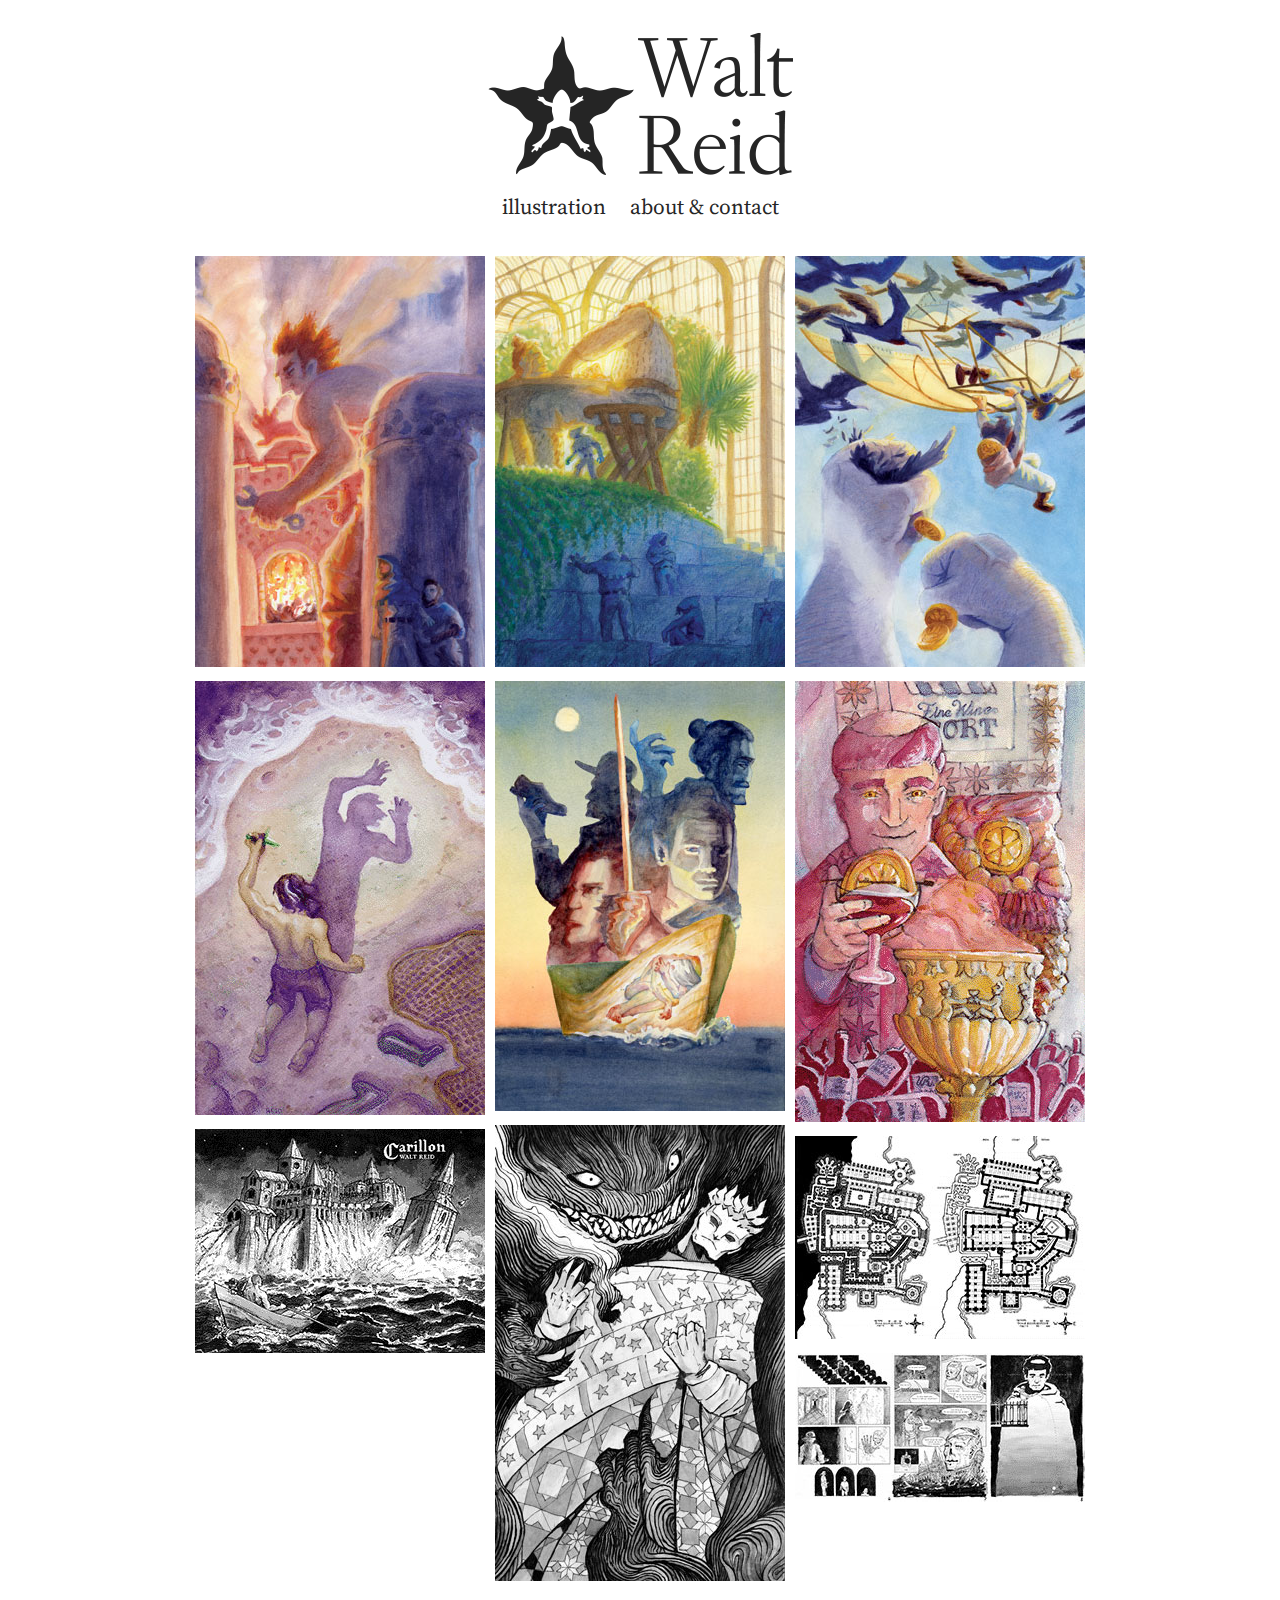
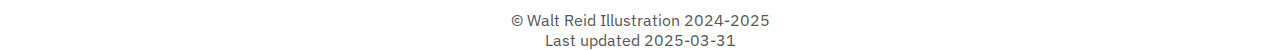
==== index.html @ ad06863e "renumber gallery items" ====
<!DOCTYPE html>
<html>
<head>
    <!-- <base href="file:///D:/Downloads/waltreid.github.io/" /> -->

    <title>Walt Reid | Illustrator</title> 
    <meta charset="UTF-8">
    <meta name="description" content="Walt Reid | Narrative Illustrator.">
    <meta name="keywords" content="Illustrator, Narrative Illustration, Walt, Reid">
    <meta name="author" content="Walt Reid">
    <meta name="viewport" content="width=device-width, initial-scale=1.0">
    <script type="text/javascript" src="js/jquery-3.7.1.min.js"></script>
    <script type="text/javascript" src="js/masonry.pkgd.min.js"></script>
    <script type="text/javascript" src="js/imagesloaded.pkgd.min.js"></script>
    <script type="text/javascript" src="js/lightbox/js/lightbox.min.js"></script>
    <link href="js/lightbox/css/lightbox.min.css" rel="stylesheet"></link>
    <link rel="preconnect" href="https://fonts.googleapis.com">
    <link rel="preconnect" href="https://fonts.gstatic.com" crossorigin>
     <link rel="preload" 
        href="https://fonts.googleapis.com/css2?family=IBM+Plex+Sans:ital,wght@0,400;0,600;1,400;1,600&family=IBM+Plex+Serif:ital,wght@0,400;0,600;1,400;1,600&family=Source+Serif+4:ital,opsz,wght@0,8..60,200..900;1,8..60,200..900&display=swap" 
        as="style"
        onload="this.onload=null; this.rel='stylesheet'; document.body.classList.add('fontLoaded')">
    <link rel="stylesheet" href="style.css?v=20241129">
</head>
<body>
    <div class="head">
        <a href="/"><img src="Images/Header.png" id="LogoImage" alt="Walt Reid Illustration" width="350" height="150"/></a>
        <div class="NavBar">
            <a class="headLink" href="/">illustration</a>
            <a class="headLink" href="about.html">about & contact</a>
        </div>
    </div>
    <div class="galleryContainer">
        <div class="gallery" >
            <div class="galleryImg">
                <a href="Images/GalleryItems/1_HoCKBoiler.jpg" data-lightbox="illustrations" data-title="The Fireman (Heist on Cloud Keep, 2025)"><img width="290" src="Images/GalleryThumbnails/1_HoCKBoiler_Thumbnail.jpg" alt="The Fireman (Heist on Cloud Keep, 2025)" title="The Fireman (Heist on Cloud Keep, 2025)"/></a>
            </div>
            <div class="galleryImg">
                <a href="Images/GalleryItems/2_HoCKGarden.jpg" data-lightbox="illustrations" data-title="Gamblers (Heist on Cloud Keep, 2025)"><img width="290" src="Images/GalleryThumbnails/2_HoCKGarden_Thumbnail.jpg" alt="Gamblers (Heist on Cloud Keep, 2025)" title="Gamblers (Heist on Cloud Keep, 2025)"/></a>
            </div>
            <div class="galleryImg">
                <a href="Images/GalleryItems/3_HoCKGlider.jpg" data-lightbox="illustrations" data-title="White Knuckles (Heist on Cloud Keep, 2025)"><img width="290" src="Images/GalleryThumbnails/3_HoCKGlider_Thumbnail.jpg" alt="White Knuckles (Heist on Cloud Keep, 2025)" title="White Knuckles (Heist on Cloud Keep, 2025)"/></a>
            </div>
            <div class="galleryImg">
                <a href="Images/GalleryItems/4_OscarWildeFishermanSoul.jpg" data-lightbox="illustrations" data-title="The Soul Pleads (2024) <br>
                <span class='lb-subcaption'>“‘Nay, but be merciful,’ said his shadow: ‘give me thy heart, for the world is very cruel, and I am afraid.’”
                An interior illustration for Oscar Wilde’s ‘The Fisherman and His Soul.’</span>"><img width="290" src="Images/GalleryThumbnails/4_OscarWildeFishermanSoul_Thumbnail.jpg" alt="The Soul Pleads (2024)" title="The Soul Pleads (2024)"/></a>
            </div>
            <div class="galleryImg">
                <a href="Images/GalleryItems/5_StarsinShadow.jpg" data-lightbox="illustrations" data-title="Stars in Shadow (2024)"><img width="290" src="Images/GalleryThumbnails/5_StarsinShadow_Thumbnail.jpg" alt="Stars in Shadow (2024)" title="Stars in Shadow (2024)"/></a>
            </div>
            <div class="galleryImg">
                <a href="Images/GalleryItems/6_SmokingBishopCocktail.jpg" data-lightbox="illustrations" data-title="Smoking Bishop (2024)"><img width="290" src="Images/GalleryThumbnails/6_SmokingBishopCocktail_Thumbnail.jpg" alt="Smoking Bishop (2024)" title="Smoking Bishop (2024)"/></a>
            </div>
            <div class="galleryImg">
                <a href="Images/GalleryItems/7_HeartacheandtheFiend.jpg" data-lightbox="illustrations" data-title="Heartache and the Fiend (2023)"><img width="290" src="Images/GalleryThumbnails/7_HeartacheandtheFiend_Thumbnail.jpg" alt="Heartache and the Fiend (2023)" title="Heartache and the Fiend (2023)"/></a>
            </div>
            <div class="galleryImg">
                <a href="Images/GalleryItems/8_CarillonCover.jpg" data-lightbox="illustrations" data-title="The Basilica Drowns (2024) <br>
                <span class='lb-subcaption'>A cover design for a game-book about a drowning church.</span>"><img width="290" src="Images/GalleryThumbnails/8_CarillonCover_Thumbnail.jpg" alt="The Basilica Drowns (2024)" title="The Basilica Drowns (2024)"/></a>
            </div>
            <div class="galleryImg">
                <a href="Images/GalleryItems/9_BasilicaMaps.jpg" data-lightbox="illustrations" data-title="Map of the Basilica (2023) <br>
                <span class='lb-subcaption'>A map design for a game-book about a drowning church.</span>"><img width="290" src="Images/GalleryThumbnails/9_BasilicaMaps_Thumbnail.jpg" alt="Map of the Basilica (2023)" title="Map of the Basilica (2023)"/></a>
            </div>
            <div class="galleryImg">
                <a href="Images/GalleryItems/10_Lunacy.jpg" data-lightbox="illustrations" data-title="Excerpt from Lunacy (2024)"><img width="290" src="Images/GalleryThumbnails/10_Lunacy_Thumbnail.jpg" alt="Excerpt from Lunacy (2024)" title="Excerpt from Lunacy (2024)"/></a>
            </div>
        </div>
    </div>
    <div class="foot">
        <div class="copyrightWalt">&copy; Walt Reid Illustration 2024-2025</div>
        <div class="lastUpdated">Last updated 2025-03-31</div>
    </div>
    <script>
        $(function() {
            lightbox.option({
                'showImageNumberLabel': false
            })
    
            var $gallery = $('.gallery').masonry({
                // options
                itemSelector: '.galleryImg',
                columnWidth: 300,
                fitWidth: true
            });
            
            // layout Masonry after each image loads
            $gallery.imagesLoaded().progress( function() {
                $gallery.masonry('layout');
            });
        });
    </script>
</body>
</html>
---- style.css ----
body {
  margin: 8px;
}
body, .lb-subcaption, .lb-caption {
  font-family: sans-serif;
  font-weight: 400;
  font-style: normal;
}
body.fontLoaded, body.fontLoaded .lb-subcaption, body.fontLoaded .foot, body.fontLoaded .lb-caption {
  font-family: "IBM Plex Sans", sans-serif;
}
h2, .headLink {
  font-family: serif;
  font-weight: 400 !important;
  font-style: normal;
}
body.fontLoaded h2, body.fontLoaded .headLink {
  font-family: "Source Serif 4", "IBM Plex Serif", serif;
}
.head {
  margin: auto;
  max-width: 350px;
  text-align: center;
  padding-bottom: 30px;
}
#LogoImage {
  padding: 20px 0 10px 0;
  max-width: min(350px, calc(100vw - 16px));
  max-height: min(150px, calc((100vw - 16px) * (3 / 7)));
}
a {
  color: #252525;
}
a.headLink {
  font-size: 16pt;
  text-decoration: none;
  padding: 0 10px;
}
a.headLink:hover {
    color: #CC3344;
}
.galleryContainer {
  max-width: 900px;
  margin: auto;
}
.gallery {
  clear: left;
  text-align: center;
  max-width: 900px;
  margin: auto;
  min-height: calc(100vh - 236px - 30px);
}
.galleryImg {
  padding: 5px;
  box-sizing: border-box;
}
.lb-caption {
  font-size: 14pt;
}
.lb-subcaption {
  font-size: 12pt;
}
.about {
  margin: auto;
  max-width: 900px;
  min-height: calc(100vh - 236px - 30px);
}
#ContactImage {
  display: block;
  margin: auto;
  max-width: min(450px, calc(100vw - 16px));
  max-height: min(450px, calc(100vw - 16px));
}
.aboutText {
  margin: auto;
  padding: 20px;
  max-width: 450px;
  box-sizing: border-box;
  line-height: 1.35;
  color: #252525;
}
@media only screen and (min-width: 900px) {
  .aboutText {
    float: left;
  }
  #ContactImage {
    float: left;
  }
}
.ContactLinks {
  padding-top: 15px;
  font-style: italic;
  text-align: center;
}
.ContactLinks a {
  text-decoration: none;
}
.foot {
  clear: left;
  text-align: center;
  font-family: sans-serif;
  font-size: 12pt;
  color: #555;
  padding-top: 20px;
  height: 30px;
}
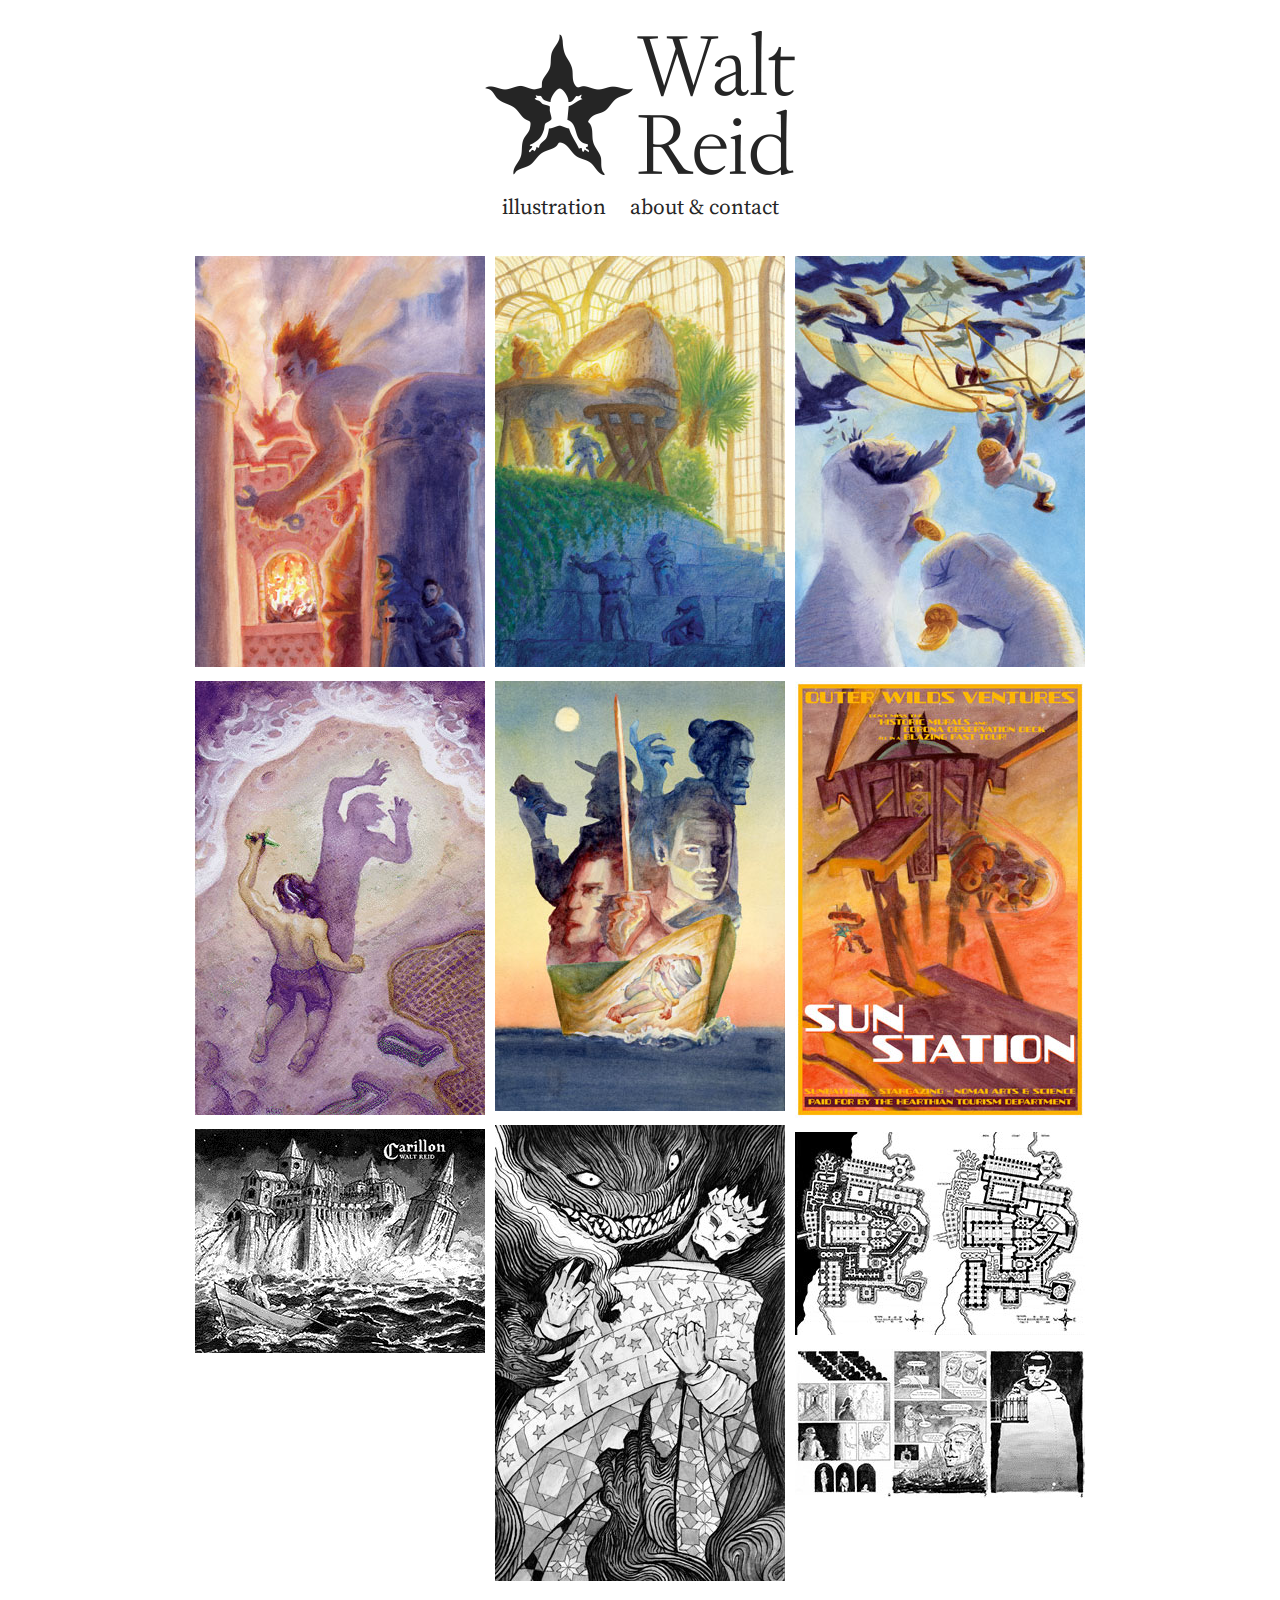
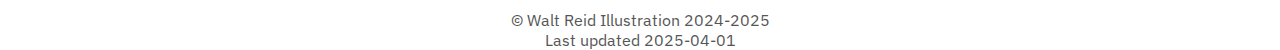
==== commit 1cfac3f2: "Throw the bishop into the sun" ====
--- a/index.html
+++ b/index.html
@@ -50,7 +50,8 @@
                 <a href="Images/GalleryItems/5_StarsinShadow.jpg" data-lightbox="illustrations" data-title="Stars in Shadow (2024)"><img width="290" src="Images/GalleryThumbnails/5_StarsinShadow_Thumbnail.jpg" alt="Stars in Shadow (2024)" title="Stars in Shadow (2024)"/></a>
             </div>
             <div class="galleryImg">
-                <a href="Images/GalleryItems/6_SmokingBishopCocktail.jpg" data-lightbox="illustrations" data-title="Smoking Bishop (2024)"><img width="290" src="Images/GalleryThumbnails/6_SmokingBishopCocktail_Thumbnail.jpg" alt="Smoking Bishop (2024)" title="Smoking Bishop (2024)"/></a>
+                <a href="Images/GalleryItems/6_SunStation.jpg" data-lightbox="illustrations" data-title="Visit Sun Station (2024) <br>
+                <span class='lb-subcaption'>A custom postcard for the game Outer Wilds, made after the official series by Ian Jacobson. Mind the gap, hatchling."><img width="290" src="Images/GalleryThumbnails/6_SunStation_Thumbnail.jpg" alt="Visit Sun Station (2024)" title="Visit Sun Station (2024)"/></a>
             </div>
             <div class="galleryImg">
                 <a href="Images/GalleryItems/7_HeartacheandtheFiend.jpg" data-lightbox="illustrations" data-title="Heartache and the Fiend (2023)"><img width="290" src="Images/GalleryThumbnails/7_HeartacheandtheFiend_Thumbnail.jpg" alt="Heartache and the Fiend (2023)" title="Heartache and the Fiend (2023)"/></a>
@@ -70,7 +71,7 @@
     </div>
     <div class="foot">
         <div class="copyrightWalt">&copy; Walt Reid Illustration 2024-2025</div>
-        <div class="lastUpdated">Last updated 2025-03-31</div>
+        <div class="lastUpdated">Last updated 2025-04-01</div>
     </div>
     <script>
         $(function() {
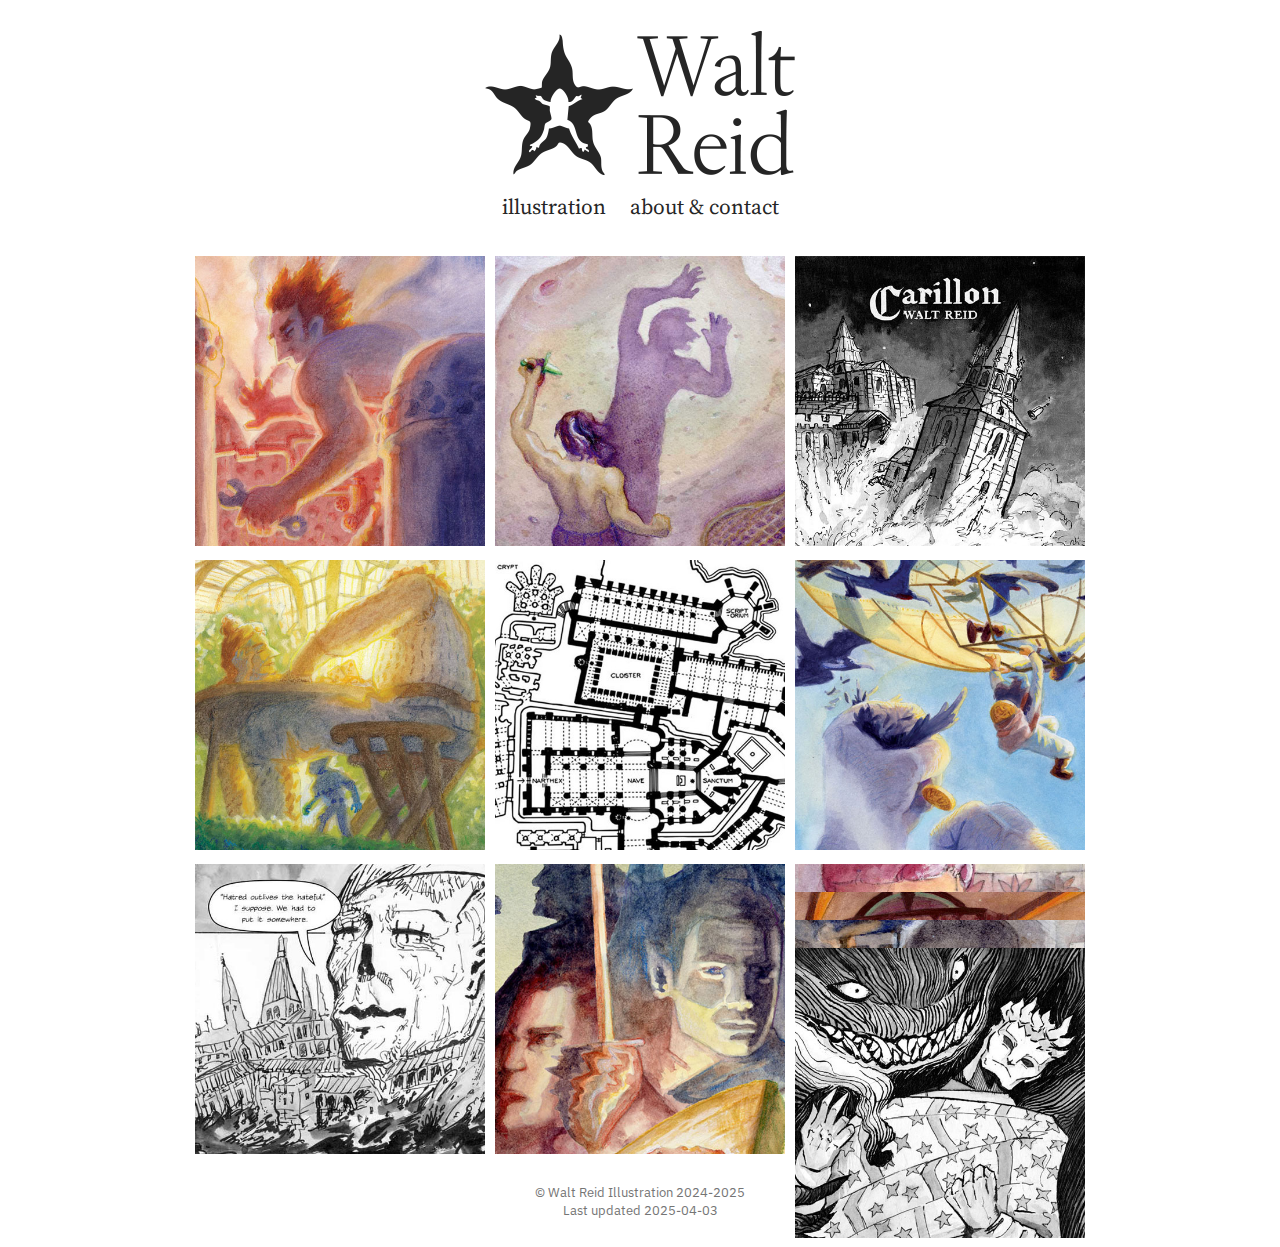
==== commit 4f63a5a7: "Galleryvanting 20250403" ====
--- a/index.html
+++ b/index.html
@@ -36,42 +36,50 @@
                 <a href="Images/GalleryItems/1_HoCKBoiler.jpg" data-lightbox="illustrations" data-title="The Fireman (Heist on Cloud Keep, 2025)"><img width="290" src="Images/GalleryThumbnails/1_HoCKBoiler_Thumbnail.jpg" alt="The Fireman (Heist on Cloud Keep, 2025)" title="The Fireman (Heist on Cloud Keep, 2025)"/></a>
             </div>
             <div class="galleryImg">
-                <a href="Images/GalleryItems/2_HoCKGarden.jpg" data-lightbox="illustrations" data-title="Gamblers (Heist on Cloud Keep, 2025)"><img width="290" src="Images/GalleryThumbnails/2_HoCKGarden_Thumbnail.jpg" alt="Gamblers (Heist on Cloud Keep, 2025)" title="Gamblers (Heist on Cloud Keep, 2025)"/></a>
+                <a href="Images/GalleryItems/2_OscarWildeFishermanSoul.jpg" data-lightbox="illustrations" data-title="The Soul Pleads (2024) <br>
+                <span class='lb-subcaption'>“‘Nay, but be merciful,’ said his shadow: ‘give me thy heart, for the world is very cruel, and I am afraid.’”
+                An interior illustration for Oscar Wilde’s ‘The Fisherman and His Soul.’</span>"><img width="290" src="Images/GalleryThumbnails/2_OscarWildeFishermanSoul_Thumbnail.jpg" alt="The Soul Pleads (2024)" title="The Soul Pleads (2024)"/></a>
             </div>
             <div class="galleryImg">
-                <a href="Images/GalleryItems/3_HoCKGlider.jpg" data-lightbox="illustrations" data-title="White Knuckles (Heist on Cloud Keep, 2025)"><img width="290" src="Images/GalleryThumbnails/3_HoCKGlider_Thumbnail.jpg" alt="White Knuckles (Heist on Cloud Keep, 2025)" title="White Knuckles (Heist on Cloud Keep, 2025)"/></a>
+                <a href="Images/GalleryItems/3_CarillonCover.jpg" data-lightbox="illustrations" data-title="The Basilica Drowns (2024) <br>
+                <span class='lb-subcaption'>A cover design for a game-book about a drowning church.</span>"><img width="290" src="Images/GalleryThumbnails/3_CarillonCover_Thumbnail.jpg" alt="The Basilica Drowns (2024)" title="The Basilica Drowns (2024)"/></a>
             </div>
             <div class="galleryImg">
-                <a href="Images/GalleryItems/4_OscarWildeFishermanSoul.jpg" data-lightbox="illustrations" data-title="The Soul Pleads (2024) <br>
-                <span class='lb-subcaption'>“‘Nay, but be merciful,’ said his shadow: ‘give me thy heart, for the world is very cruel, and I am afraid.’”
-                An interior illustration for Oscar Wilde’s ‘The Fisherman and His Soul.’</span>"><img width="290" src="Images/GalleryThumbnails/4_OscarWildeFishermanSoul_Thumbnail.jpg" alt="The Soul Pleads (2024)" title="The Soul Pleads (2024)"/></a>
+                <a href="Images/GalleryItems/4_HoCKGarden.jpg" data-lightbox="illustrations" data-title="Gamblers (Heist on Cloud Keep, 2025)"><img width="290" src="Images/GalleryThumbnails/4_HoCKGarden_Thumbnail.jpg" alt="Gamblers (Heist on Cloud Keep, 2025)" title="Gamblers (Heist on Cloud Keep, 2025)"/></a>
             </div>
             <div class="galleryImg">
-                <a href="Images/GalleryItems/5_StarsinShadow.jpg" data-lightbox="illustrations" data-title="Stars in Shadow (2024)"><img width="290" src="Images/GalleryThumbnails/5_StarsinShadow_Thumbnail.jpg" alt="Stars in Shadow (2024)" title="Stars in Shadow (2024)"/></a>
+                <a href="Images/GalleryItems/5_BasilicaMaps.jpg" data-lightbox="illustrations" data-title="Map of the Basilica (2023) <br>
+                <span class='lb-subcaption'>A map design for a game-book about a drowning church.</span>"><img width="290" src="Images/GalleryThumbnails/5_BasilicaMaps_Thumbnail.jpg" alt="Map of the Basilica (2023)" title="Map of the Basilica (2023)"/></a>
             </div>
             <div class="galleryImg">
-                <a href="Images/GalleryItems/6_SunStation.jpg" data-lightbox="illustrations" data-title="Visit Sun Station (2024) <br>
-                <span class='lb-subcaption'>A custom postcard for the game Outer Wilds, made after the official series by Ian Jacobson. Mind the gap, hatchling."><img width="290" src="Images/GalleryThumbnails/6_SunStation_Thumbnail.jpg" alt="Visit Sun Station (2024)" title="Visit Sun Station (2024)"/></a>
+                <a href="Images/GalleryItems/6_HoCKGlider.jpg" data-lightbox="illustrations" data-title="White Knuckles (Heist on Cloud Keep, 2025)"><img width="290" src="Images/GalleryThumbnails/6_HoCKGlider_Thumbnail.jpg" alt="White Knuckles (Heist on Cloud Keep, 2025)" title="White Knuckles (Heist on Cloud Keep, 2025)"/></a>
             </div>
             <div class="galleryImg">
-                <a href="Images/GalleryItems/7_HeartacheandtheFiend.jpg" data-lightbox="illustrations" data-title="Heartache and the Fiend (2023)"><img width="290" src="Images/GalleryThumbnails/7_HeartacheandtheFiend_Thumbnail.jpg" alt="Heartache and the Fiend (2023)" title="Heartache and the Fiend (2023)"/></a>
+                <a href="Images/GalleryItems/7_Lunacy.jpg" data-lightbox="illustrations" data-title="Excerpt from Lunacy (2024)"><img width="290" src="Images/GalleryThumbnails/7_Lunacy_Thumbnail.jpg" alt="Excerpt from Lunacy (2024)" title="Excerpt from Lunacy (2024)"/></a>
             </div>
             <div class="galleryImg">
-                <a href="Images/GalleryItems/8_CarillonCover.jpg" data-lightbox="illustrations" data-title="The Basilica Drowns (2024) <br>
-                <span class='lb-subcaption'>A cover design for a game-book about a drowning church.</span>"><img width="290" src="Images/GalleryThumbnails/8_CarillonCover_Thumbnail.jpg" alt="The Basilica Drowns (2024)" title="The Basilica Drowns (2024)"/></a>
+                <a href="Images/GalleryItems/8_StarsinShadow.jpg" data-lightbox="illustrations" data-title="Stars in Shadow (2024)"><img width="290" src="Images/GalleryThumbnails/8_StarsinShadow_Thumbnail.jpg" alt="Stars in Shadow (2024)" title="Stars in Shadow (2024)"/></a>
             </div>
             <div class="galleryImg">
-                <a href="Images/GalleryItems/9_BasilicaMaps.jpg" data-lightbox="illustrations" data-title="Map of the Basilica (2023) <br>
-                <span class='lb-subcaption'>A map design for a game-book about a drowning church.</span>"><img width="290" src="Images/GalleryThumbnails/9_BasilicaMaps_Thumbnail.jpg" alt="Map of the Basilica (2023)" title="Map of the Basilica (2023)"/></a>
+                <a href="Images/GalleryItems/9_SmokingBishopCocktail.jpg" data-lightbox="illustrations" data-title="Smoking Bishop (2024) <br>
+                <span class='lb-subcaption'>An illustration advertising the Smoking Bishop, an odd cocktail."><img width="290" src="Images/GalleryThumbnails/9_SmokingBishopCocktail_Thumbnail.jpg" alt="Smoking Bishop (2024)" title="Smoking Bishop (2024)"/></a>
             </div>
             <div class="galleryImg">
-                <a href="Images/GalleryItems/10_Lunacy.jpg" data-lightbox="illustrations" data-title="Excerpt from Lunacy (2024)"><img width="290" src="Images/GalleryThumbnails/10_Lunacy_Thumbnail.jpg" alt="Excerpt from Lunacy (2024)" title="Excerpt from Lunacy (2024)"/></a>
+                <a href="Images/GalleryItems/10_SunStation.jpg" data-lightbox="illustrations" data-title="Visit Sun Station (2024) <br>
+                <span class='lb-subcaption'>A custom postcard for the game Outer Wilds, made after the official series by Ian Jacobson. Mind the gap, hatchling."><img width="290" src="Images/GalleryThumbnails/10_SunStation_Thumbnail.jpg" alt="Visit Sun Station (2024)" title="Visit Sun Station (2024)"/></a>
+            </div>
+            <div class="galleryImg">
+                <a href="Images/GalleryItems/11_1816.jpg" data-lightbox="illustrations" data-title="The Last Warmth of the Land (2024) <br>
+                <span class='lb-subcaption'>A New Year's Baby."><img width="290" src="Images/GalleryThumbnails/11_1816_Thumbnail.jpg" alt="The Last Warmth of the Land (2024)" title="The Last Warmth of the Land (2024)"/></a>
+            </div>
+            <div class="galleryImg">
+                <a href="Images/GalleryItems/12_HeartacheandtheFiend.jpg" data-lightbox="illustrations" data-title="Heartache and the Fiend (2023)"><img width="290" src="Images/GalleryThumbnails/12_HeartacheandtheFiend_Thumbnail.jpg" alt="Heartache and the Fiend (2023)" title="Heartache and the Fiend (2023)"/></a>
             </div>
         </div>
     </div>
     <div class="foot">
         <div class="copyrightWalt">&copy; Walt Reid Illustration 2024-2025</div>
-        <div class="lastUpdated">Last updated 2025-04-01</div>
+        <div class="lastUpdated">Last updated 2025-04-03</div>
     </div>
     <script>
         $(function() {
--- a/style.css
+++ b/style.css
@@ -99,8 +99,8 @@
   clear: left;
   text-align: center;
   font-family: sans-serif;
-  font-size: 12pt;
-  color: #555;
+  font-size: 10pt;
+  color: #757575;
   padding-top: 20px;
   height: 30px;
 }
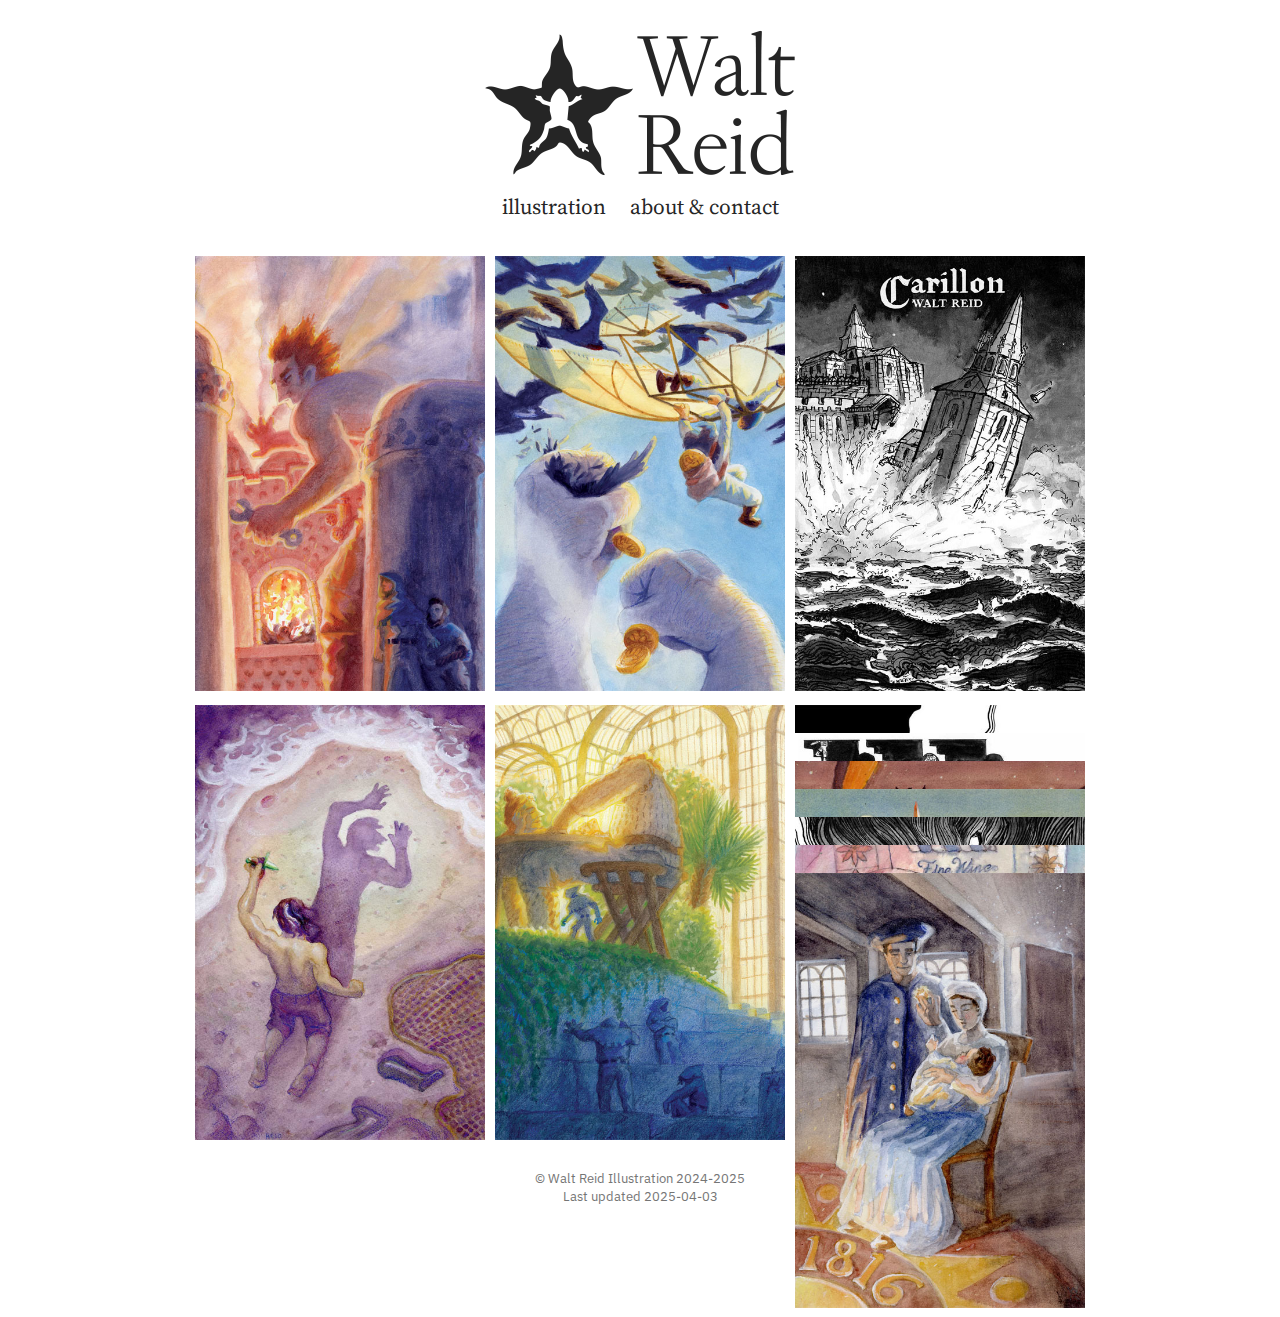
==== commit f3773237: "Rectangle's revenge" ====
--- a/index.html
+++ b/index.html
@@ -31,49 +31,49 @@
         </div>
     </div>
     <div class="galleryContainer">
-        <div class="gallery" >
+        <div class="gallery">
             <div class="galleryImg">
                 <a href="Images/GalleryItems/1_HoCKBoiler.jpg" data-lightbox="illustrations" data-title="The Fireman (Heist on Cloud Keep, 2025)"><img width="290" src="Images/GalleryThumbnails/1_HoCKBoiler_Thumbnail.jpg" alt="The Fireman (Heist on Cloud Keep, 2025)" title="The Fireman (Heist on Cloud Keep, 2025)"/></a>
             </div>
             <div class="galleryImg">
-                <a href="Images/GalleryItems/2_OscarWildeFishermanSoul.jpg" data-lightbox="illustrations" data-title="The Soul Pleads (2024) <br>
-                <span class='lb-subcaption'>“‘Nay, but be merciful,’ said his shadow: ‘give me thy heart, for the world is very cruel, and I am afraid.’”
-                An interior illustration for Oscar Wilde’s ‘The Fisherman and His Soul.’</span>"><img width="290" src="Images/GalleryThumbnails/2_OscarWildeFishermanSoul_Thumbnail.jpg" alt="The Soul Pleads (2024)" title="The Soul Pleads (2024)"/></a>
+                <a href="Images/GalleryItems/2_HoCKGlider.jpg" data-lightbox="illustrations" data-title="White Knuckles (Heist on Cloud Keep, 2025)"><img width="290" src="Images/GalleryThumbnails/2_HoCKGlider_Thumbnail.jpg" alt="White Knuckles (Heist on Cloud Keep, 2025)" title="White Knuckles (Heist on Cloud Keep, 2025)"/></a>
             </div>
             <div class="galleryImg">
                 <a href="Images/GalleryItems/3_CarillonCover.jpg" data-lightbox="illustrations" data-title="The Basilica Drowns (2024) <br>
                 <span class='lb-subcaption'>A cover design for a game-book about a drowning church.</span>"><img width="290" src="Images/GalleryThumbnails/3_CarillonCover_Thumbnail.jpg" alt="The Basilica Drowns (2024)" title="The Basilica Drowns (2024)"/></a>
             </div>
             <div class="galleryImg">
-                <a href="Images/GalleryItems/4_HoCKGarden.jpg" data-lightbox="illustrations" data-title="Gamblers (Heist on Cloud Keep, 2025)"><img width="290" src="Images/GalleryThumbnails/4_HoCKGarden_Thumbnail.jpg" alt="Gamblers (Heist on Cloud Keep, 2025)" title="Gamblers (Heist on Cloud Keep, 2025)"/></a>
+                <a href="Images/GalleryItems/4_OscarWildeFishermanSoul.jpg" data-lightbox="illustrations" data-title="The Soul Pleads (2024) <br>
+                <span class='lb-subcaption'>“‘Nay, but be merciful,’ said his shadow: ‘give me thy heart, for the world is very cruel, and I am afraid.’”
+                An interior illustration for Oscar Wilde’s ‘The Fisherman and His Soul.’</span>"><img width="290" src="Images/GalleryThumbnails/4_OscarWildeFishermanSoul_Thumbnail.jpg" alt="The Soul Pleads (2024)" title="The Soul Pleads (2024)"/></a>
             </div>
             <div class="galleryImg">
-                <a href="Images/GalleryItems/5_BasilicaMaps.jpg" data-lightbox="illustrations" data-title="Map of the Basilica (2023) <br>
-                <span class='lb-subcaption'>A map design for a game-book about a drowning church.</span>"><img width="290" src="Images/GalleryThumbnails/5_BasilicaMaps_Thumbnail.jpg" alt="Map of the Basilica (2023)" title="Map of the Basilica (2023)"/></a>
+                <a href="Images/GalleryItems/5_HoCKGarden.jpg" data-lightbox="illustrations" data-title="Gamblers (Heist on Cloud Keep, 2025)"><img width="290" src="Images/GalleryThumbnails/5_HoCKGarden_Thumbnail.jpg" alt="Gamblers (Heist on Cloud Keep, 2025)" title="Gamblers (Heist on Cloud Keep, 2025)"/></a>
             </div>
             <div class="galleryImg">
-                <a href="Images/GalleryItems/6_HoCKGlider.jpg" data-lightbox="illustrations" data-title="White Knuckles (Heist on Cloud Keep, 2025)"><img width="290" src="Images/GalleryThumbnails/6_HoCKGlider_Thumbnail.jpg" alt="White Knuckles (Heist on Cloud Keep, 2025)" title="White Knuckles (Heist on Cloud Keep, 2025)"/></a>
+                <a href="Images/GalleryItems/6_BasilicaMaps.jpg" data-lightbox="illustrations" data-title="Map of the Basilica (2023) <br>
+                <span class='lb-subcaption'>A map design for a game-book about a drowning church.</span>"><img width="290" src="Images/GalleryThumbnails/6_BasilicaMaps_Thumbnail.jpg" alt="Map of the Basilica (2023)" title="Map of the Basilica (2023)"/></a>
             </div>
             <div class="galleryImg">
                 <a href="Images/GalleryItems/7_Lunacy.jpg" data-lightbox="illustrations" data-title="Excerpt from Lunacy (2024)"><img width="290" src="Images/GalleryThumbnails/7_Lunacy_Thumbnail.jpg" alt="Excerpt from Lunacy (2024)" title="Excerpt from Lunacy (2024)"/></a>
             </div>
             <div class="galleryImg">
-                <a href="Images/GalleryItems/8_StarsinShadow.jpg" data-lightbox="illustrations" data-title="Stars in Shadow (2024)"><img width="290" src="Images/GalleryThumbnails/8_StarsinShadow_Thumbnail.jpg" alt="Stars in Shadow (2024)" title="Stars in Shadow (2024)"/></a>
+                <a href="Images/GalleryItems/8_SunStation.jpg" data-lightbox="illustrations" data-title="Visit Sun Station (2024) <br>
+                <span class='lb-subcaption'>A custom postcard for the game Outer Wilds, made after the official series by Ian Jacobson. Mind the gap, hatchling."><img width="290" src="Images/GalleryThumbnails/8_SunStation_Thumbnail.jpg" alt="Visit Sun Station (2024)" title="Visit Sun Station (2024)"/></a>
             </div>
             <div class="galleryImg">
-                <a href="Images/GalleryItems/9_SmokingBishopCocktail.jpg" data-lightbox="illustrations" data-title="Smoking Bishop (2024) <br>
-                <span class='lb-subcaption'>An illustration advertising the Smoking Bishop, an odd cocktail."><img width="290" src="Images/GalleryThumbnails/9_SmokingBishopCocktail_Thumbnail.jpg" alt="Smoking Bishop (2024)" title="Smoking Bishop (2024)"/></a>
+                <a href="Images/GalleryItems/9_StarsinShadow.jpg" data-lightbox="illustrations" data-title="Stars in Shadow (2024)"><img width="290" src="Images/GalleryThumbnails/9_StarsinShadow_Thumbnail.jpg" alt="Stars in Shadow (2024)" title="Stars in Shadow (2024)"/></a>
             </div>
             <div class="galleryImg">
-                <a href="Images/GalleryItems/10_SunStation.jpg" data-lightbox="illustrations" data-title="Visit Sun Station (2024) <br>
-                <span class='lb-subcaption'>A custom postcard for the game Outer Wilds, made after the official series by Ian Jacobson. Mind the gap, hatchling."><img width="290" src="Images/GalleryThumbnails/10_SunStation_Thumbnail.jpg" alt="Visit Sun Station (2024)" title="Visit Sun Station (2024)"/></a>
+                <a href="Images/GalleryItems/10_HeartacheandtheFiend.jpg" data-lightbox="illustrations" data-title="Heartache and the Fiend (2023)"><img width="290" src="Images/GalleryThumbnails/10_HeartacheandtheFiend_Thumbnail.jpg" alt="Heartache and the Fiend (2023)" title="Heartache and the Fiend (2023)"/></a>
             </div>
             <div class="galleryImg">
-                <a href="Images/GalleryItems/11_1816.jpg" data-lightbox="illustrations" data-title="The Last Warmth of the Land (2024) <br>
-                <span class='lb-subcaption'>A New Year's Baby."><img width="290" src="Images/GalleryThumbnails/11_1816_Thumbnail.jpg" alt="The Last Warmth of the Land (2024)" title="The Last Warmth of the Land (2024)"/></a>
+                <a href="Images/GalleryItems/11_SmokingBishopCocktail.jpg" data-lightbox="illustrations" data-title="Smoking Bishop (2024) <br>
+                <span class='lb-subcaption'>An illustration advertising the Smoking Bishop, an odd cocktail."><img width="290" src="Images/GalleryThumbnails/11_SmokingBishopCocktail_Thumbnail.jpg" alt="Smoking Bishop (2024)" title="Smoking Bishop (2024)"/></a>
             </div>
             <div class="galleryImg">
-                <a href="Images/GalleryItems/12_HeartacheandtheFiend.jpg" data-lightbox="illustrations" data-title="Heartache and the Fiend (2023)"><img width="290" src="Images/GalleryThumbnails/12_HeartacheandtheFiend_Thumbnail.jpg" alt="Heartache and the Fiend (2023)" title="Heartache and the Fiend (2023)"/></a>
+                <a href="Images/GalleryItems/12_1816.jpg" data-lightbox="illustrations" data-title="The Last Warmth of the Land (2024) <br>
+                <span class='lb-subcaption'>A New Year's Baby."><img width="290" src="Images/GalleryThumbnails/12_1816_Thumbnail.jpg" alt="The Last Warmth of the Land (2024)" title="The Last Warmth of the Land (2024)"/></a>
             </div>
         </div>
     </div>
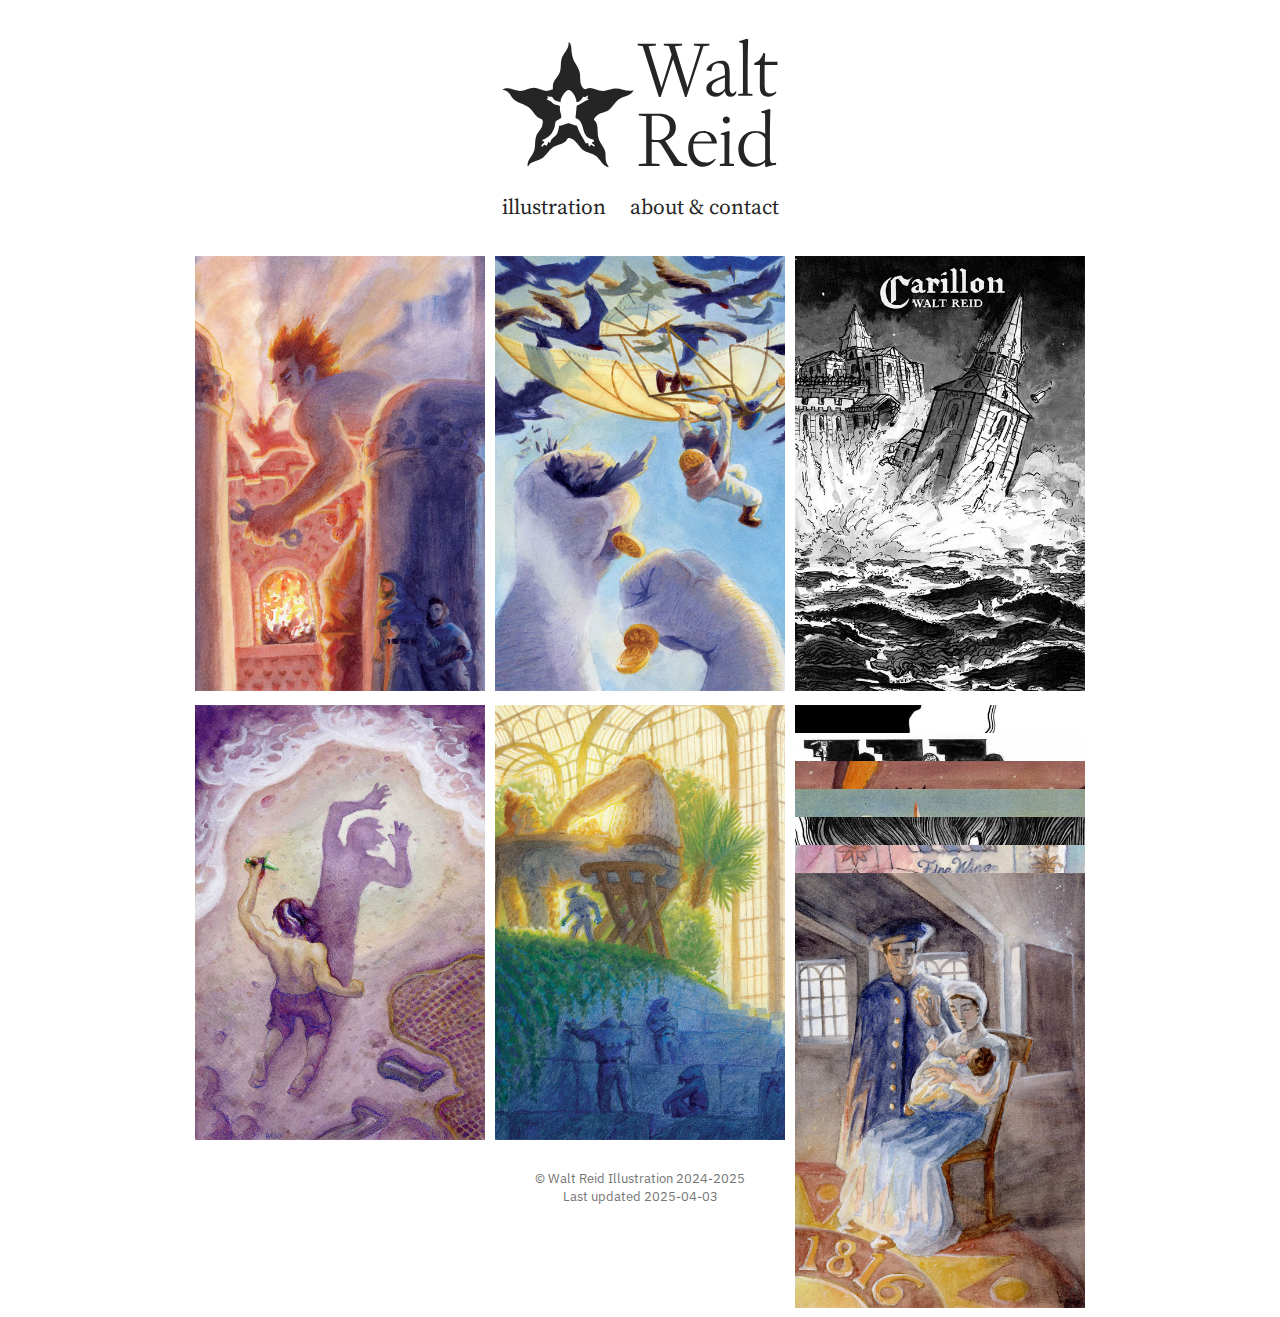
==== commit cee622a0: "desmos frog" ====
--- a/index.html
+++ b/index.html
@@ -24,7 +24,28 @@
 </head>
 <body>
     <div class="head">
-        <a href="/"><img src="Images/Header.png" id="LogoImage" alt="Walt Reid Illustration" width="350" height="150"/></a>
+        <a href="/"><?xml version="1.0" encoding="UTF-8"?>
+            <svg id="LogoImage" alt="Walt Reid Illustration" xmlns="http://www.w3.org/2000/svg" version="1.1" viewBox="0 0 350 150">
+              <defs>
+                <style>
+                  .st0 {
+                    fill: #252525;
+                  }
+                </style>
+              </defs>
+              <g>
+                <path class="st0" d="M193.87,69l-16.17-50.95-5.02-.55v-1.73h18.21v1.73l-7.38.63,12.95,41.69,10.21-32.97-2.83-8.79-5.02-.55v-1.73h18.29v1.73l-7.3.63,12.72,41.38,12.8-41.3-6.44-.71v-1.73h15.54v1.73l-6.05.71-16.8,50.8h-1.49l-12.01-37.68-12.41,37.68h-1.81Z"/>
+                <path class="st0" d="M250.24,68.69c-2.51,0-4.62-.77-6.32-2.32-1.7-1.54-2.55-3.47-2.55-5.77,0-3.82,2.85-6.91,8.56-9.26l10.05-4.16v-1.41c0-3.98-.43-6.73-1.3-8.24-.86-1.52-2.55-2.28-5.06-2.28-1.99,0-3.59.52-4.79,1.57-1.2,1.05-2.02,3.19-2.43,6.44l-4.95-1.1c.26-1.68,1.19-3.22,2.79-4.63s3.51-2.55,5.73-3.41,4.41-1.3,6.56-1.3c1.89,0,3.43.41,4.63,1.22,1.2.81,2.09,2.2,2.67,4.16.58,1.96.86,4.7.86,8.2,0,2.25-.01,4.49-.04,6.71-.03,2.22-.04,4.44-.04,6.63-.05,3.77.91,5.65,2.91,5.65,1.2,0,2.2-.71,2.98-2.12l1.1.47c-.94,3.3-2.93,4.95-5.97,4.95-3.4,0-5.31-1.94-5.73-5.81-2.56,3.87-5.78,5.81-9.66,5.81ZM246.63,59.81c0,1.57.52,2.84,1.57,3.81,1.05.97,2.41,1.45,4.08,1.45,2.93.05,5.44-1.39,7.54-4.32.05-1.88.09-3.77.12-5.65.03-1.88.04-3.77.04-5.65l-4.4,1.8c-3.14,1.31-5.42,2.64-6.83,4-1.41,1.36-2.12,2.88-2.12,4.55Z"/>
+                <path class="st0" d="M273.24,67.82v-1.81l4.71-.47V31.24c0-2.67-.01-5.34-.04-8.01-.03-2.67-.09-5.31-.2-7.93l-3.69-.94v-1.02l7.93-2.51,1.26.55c-.11,2.98-.2,5.82-.28,8.52-.08,2.7-.13,5.46-.16,8.28-.03,2.83-.05,5.95-.08,9.38-.03,3.43-.04,7.42-.04,11.97v15.94l4.79.55v1.81h-14.21Z"/>
+                <path class="st0" d="M303.16,68.76c-3.3,0-5.6-1.18-6.91-3.53-.58-.99-.96-2.05-1.14-3.18-.18-1.12-.28-2.94-.28-5.46v-9.78c0-3.27.08-6.56.24-9.85h-5.81v-2.04c2.25-.58,4.13-1.7,5.65-3.38,1.52-1.67,2.64-3.82,3.37-6.44l1.96.31c-.11,1.41-.2,2.81-.28,4.2-.08,1.39-.14,2.79-.2,4.2h12.72v3.14h-12.8c-.05,2.88-.08,5.73-.08,8.56v8.48c0,2.57.05,4.44.16,5.61.1,1.18.34,2.24.71,3.18.79,1.78,2.46,2.67,5.02,2.67,2.15,0,3.9-.65,5.26-1.96l.79.79c-.89,1.41-2.08,2.51-3.57,3.3-1.49.78-3.1,1.18-4.83,1.18Z"/>
+                <path class="st0" d="M173.77,137.92v-1.81l7.46-.55v-47.34l-7.46-.63v-1.8h10.44v.08h9.66c4.03,0,7.3.59,9.81,1.77s4.33,2.76,5.46,4.75c1.12,1.99,1.69,4.19,1.69,6.59.05,3.4-.89,6.26-2.83,8.56-1.94,2.3-4.55,4-7.85,5.1,1.94,3.04,3.96,6.15,6.08,9.34,2.12,3.19,4.33,6.41,6.63,9.66.94,1.41,2.18,2.45,3.73,3.1,1.54.65,3.41,1.09,5.61,1.3v1.88h-13.27c-.78-1.62-1.86-3.61-3.22-5.97s-2.84-4.83-4.44-7.42c-1.6-2.59-3.13-5.01-4.59-7.26-1.47-2.2-2.91-3.3-4.32-3.3h-5.65v21.59l7.77.55v1.81h-20.73ZM186.73,87.83v23.55c.84.31,1.73.5,2.67.55.94.05,1.91.08,2.91.08,2.35,0,4.47-.52,6.36-1.57,1.89-1.05,3.38-2.5,4.48-4.36s1.65-3.99,1.65-6.4c0-2.15-.46-4.12-1.37-5.93-.92-1.81-2.33-3.24-4.24-4.32-1.91-1.07-4.33-1.61-7.26-1.61h-5.18Z"/>
+                <path class="st0" d="M238.07,138.78c-2.88,0-5.44-.77-7.69-2.32s-4-3.66-5.26-6.36c-1.26-2.69-1.88-5.8-1.88-9.3s.64-6.53,1.92-9.23c1.28-2.69,3.06-4.82,5.34-6.36,2.28-1.54,4.88-2.32,7.81-2.32,2.46,0,4.72.58,6.79,1.73,2.07,1.15,3.72,2.7,4.95,4.63,1.23,1.94,1.85,4.06,1.85,6.36h-23.55c-.11,1.05-.16,2.12-.16,3.22,0,4.71,1.15,8.52,3.45,11.42,2.3,2.91,5.34,4.36,9.11,4.36,1.57,0,3.07-.3,4.51-.9,1.44-.6,3.02-1.58,4.75-2.94l.79.78c-3.82,4.82-8.06,7.22-12.72,7.22ZM238.23,104.79c-2.3,0-4.29.78-5.97,2.35-1.68,1.57-2.85,3.69-3.53,6.36h17.98c-.37-2.67-1.31-4.79-2.83-6.36-1.52-1.57-3.4-2.35-5.65-2.35Z"/>
+                <path class="st0" d="M254.87,137.92v-1.81l4.63-.55v-23.44c0-1.6-.05-3.21-.16-4.83l-3.69-.86v-1.02l7.93-2.51,1.1.55c-.16,2.98-.26,6.35-.31,10.09-.05,3.74-.08,7.86-.08,12.36v9.66l4.71.55v1.81h-14.13ZM261.31,95.45c-.94,0-1.77-.34-2.47-1.02-.71-.68-1.06-1.52-1.06-2.51,0-.94.35-1.75,1.06-2.43s1.53-1.02,2.47-1.02c.99,0,1.83.34,2.51,1.02.68.68,1.02,1.49,1.02,2.43,0,1-.34,1.83-1.02,2.51s-1.52,1.02-2.51,1.02Z"/>
+                <path class="st0" d="M300.96,139.18l-.71-.63-.31-4.4c-1.89,1.78-3.76,3-5.61,3.65-1.86.65-3.73.98-5.61.98-3.67,0-6.63-.86-8.91-2.59-2.28-1.73-3.93-3.93-4.95-6.59-1.02-2.67-1.53-5.42-1.53-8.24,0-3.56.73-6.72,2.2-9.5,1.46-2.77,3.49-4.96,6.08-6.56s5.59-2.39,8.99-2.39c3.98,0,7.17,1.05,9.58,3.14v-4.71c0-2.67-.01-5.33-.04-7.97-.03-2.64-.07-5.3-.12-7.97l-3.85-.94v-1.02l8.01-2.51,1.26.55c-.16,3.98-.28,7.82-.35,11.54-.08,3.72-.13,7.69-.16,11.93-.03,4.24-.04,9.13-.04,14.68v9.42c0,2.2.26,3.78.79,4.75.52.97,1.41,1.45,2.67,1.45.37,0,.81-.05,1.33-.16s.92-.18,1.18-.24l.39,1.8c-.84.11-1.95.31-3.34.63-1.39.31-2.74.65-4.04,1.02-1.31.37-2.28.65-2.91.86ZM291.69,135.64c2.15,0,3.94-.43,5.38-1.3,1.44-.86,2.47-1.71,3.1-2.55v-21.28c-1.05-1.73-2.38-3.11-4-4.16s-3.45-1.57-5.5-1.57c-2.35,0-4.42.68-6.2,2.04-1.78,1.36-3.17,3.22-4.16,5.57-1,2.36-1.49,5-1.49,7.93s.56,5.71,1.69,8.01c1.13,2.3,2.66,4.1,4.59,5.38,1.94,1.28,4.13,1.92,6.59,1.92Z"/>
+              </g>
+              <path class="st0" d="M143.53,82.16c3.87-2.41,6.46-8.18,10.3-10.91,4.71-3.34,12.44-3.47,14.89-9.07-6.96,2.3-12.15-2.4-19.3-1.62-3.23.35-7.85,2.58-11.72,2.45-4.21-.14-9.13-2.91-12.74-2.94-3.66-.03-5.18,3.22-8-1.54-2.8-4.72-.95-10.44-2.64-15.41-2.67-7.89-6.51-8.38-7.7-19.04-.4-3.61-.13-4.07-.63-6.02-.06-.22-.27-3.59-2.49-3.81.94,6.32-4.7,10.2-6.68,15.72-1.48,4.12-.65,8.56-1.53,12.61-1.13,5.23-5.92,8.92-7.15,13.28-.47,1.66-.13,5.01-.44,5.46-.19.28-5.61,1.64-6.53,1.61-3.71-.12-8.58-2.94-11.93-3.06-4.11-.14-9.86,3.13-14.07,3.13-5.56,0-12.42-5.12-17.68-1.2,1.74.61,2.96.47,4.68,1.6,2.66,1.76,3.94,5.26,5.99,7.37,4.41,4.53,10.48,4.85,15.23,8.35,3.59,2.65,5.92,7.56,9.07,9.79,4.32,3.06,6.47.77,4.76,8.68-.87,4.05-4.56,6.5-5.97,10.53-1.7,4.84-.65,9.19-1.88,13.83-1.63,6.12-7.61,9.81-6.72,16.46,1.41-.52,1.57-2.08,2.84-3.05,3.18-2.41,8.77-3.05,12.39-5.71,3.06-2.24,5.74-7.03,9.18-9.65,4.32-3.3,10.37-3.54,13.7-6.73,1.99-1.9,1.13-4.04,5.12-2.8,5.37,1.66,8.07,8.63,12.58,11.78,3.91,2.73,9.37,2.9,13.28,6.37,3.78,3.35,6.02,9.66,11.82,10.57.13-1.67-1.39-2.39-1.97-3.92-1.49-3.9-.83-6.82-1.16-10.63-.38-4.39-5.11-9.23-6.68-13.75-2.02-5.81.01-11.61-2.86-16.78-1.36-2.45-3.26-1.47-.68-4.83,4.05-5.29,8.66-4.22,13.31-7.12ZM129.43,118.74l-3.54-2.35c-.41.68-.76,2.9-1.95,1.57-1.14-1.28.68-4.24-3.14-2.35-2.66-6.03-6.93-11.37-8.82-17.91-2.26-.2-6.43-2.41-8.13-2.54-1.94-.15-7.02,2.72-9.68,2.48-.41,2.61-1.16,6.61-2.55,8.84-1,1.61-4.12,3.46-5.45,5.57-1.36,2.17.2,3.77-3.1,1.98-.11,1.49-.79,2.96-1.97,3.9-2.04-3.15-3,.73-3.93.81-.43.04-1.38-.72-.39-1.95.58-.73,3.3-2.73,2.27-3.47-.31-.22-1.16.07-1.43-.1-1.72-1.12,1.52-1.83,2.05-2.15,5.69-3.47,7.83-5.76,9.91-12.13.56-1.73.48-4.24,1.3-5.6.74-1.24,4.96-2.26,5.46-4.19.29-1.13-1.14-5.34-1.41-7.01-.2-1.21.23-3.58-.17-4.15-.51-.72-5.03-1.51-6.16-2.09-.96-.5-1.72-1.89-2.88-2.62-1.42-.89-3.75-.67-4.22-2.45l1.63-.44-.84-2.71c1.22,1.57,4.07.7,4.7,1.13.89.61,1.16,2.41,2.86,3.48.87.55,5.44,2.17,5.79,1.67-.66-3.3,5.11-12.14,8.23-11.84,3.24.31,8.1,8.32,7.49,11.84,3.89,1.08,5.6-4.22,7.04-5.11.46-.28,1.31.28,1.86.15,1.81-.42,4.05-3.61,2.04,1.38l1.62,1.22c-4.59,1.05-7.72,4.93-12.22,6.25l-1.18,12.14c9.6,3.19,5.42,15.57,13.64,20.28,1.45.84,4.21,1.24,4.49,1.42.08.05.1,1.49.01,1.96-.1.5-2.26.03-1.59,1.56.51,1.15,3.33.71,2.35,3.54Z"/>
+            </svg>
+        </a>
         <div class="NavBar">
             <a class="headLink" href="/">illustration</a>
             <a class="headLink" href="about.html">about & contact</a>
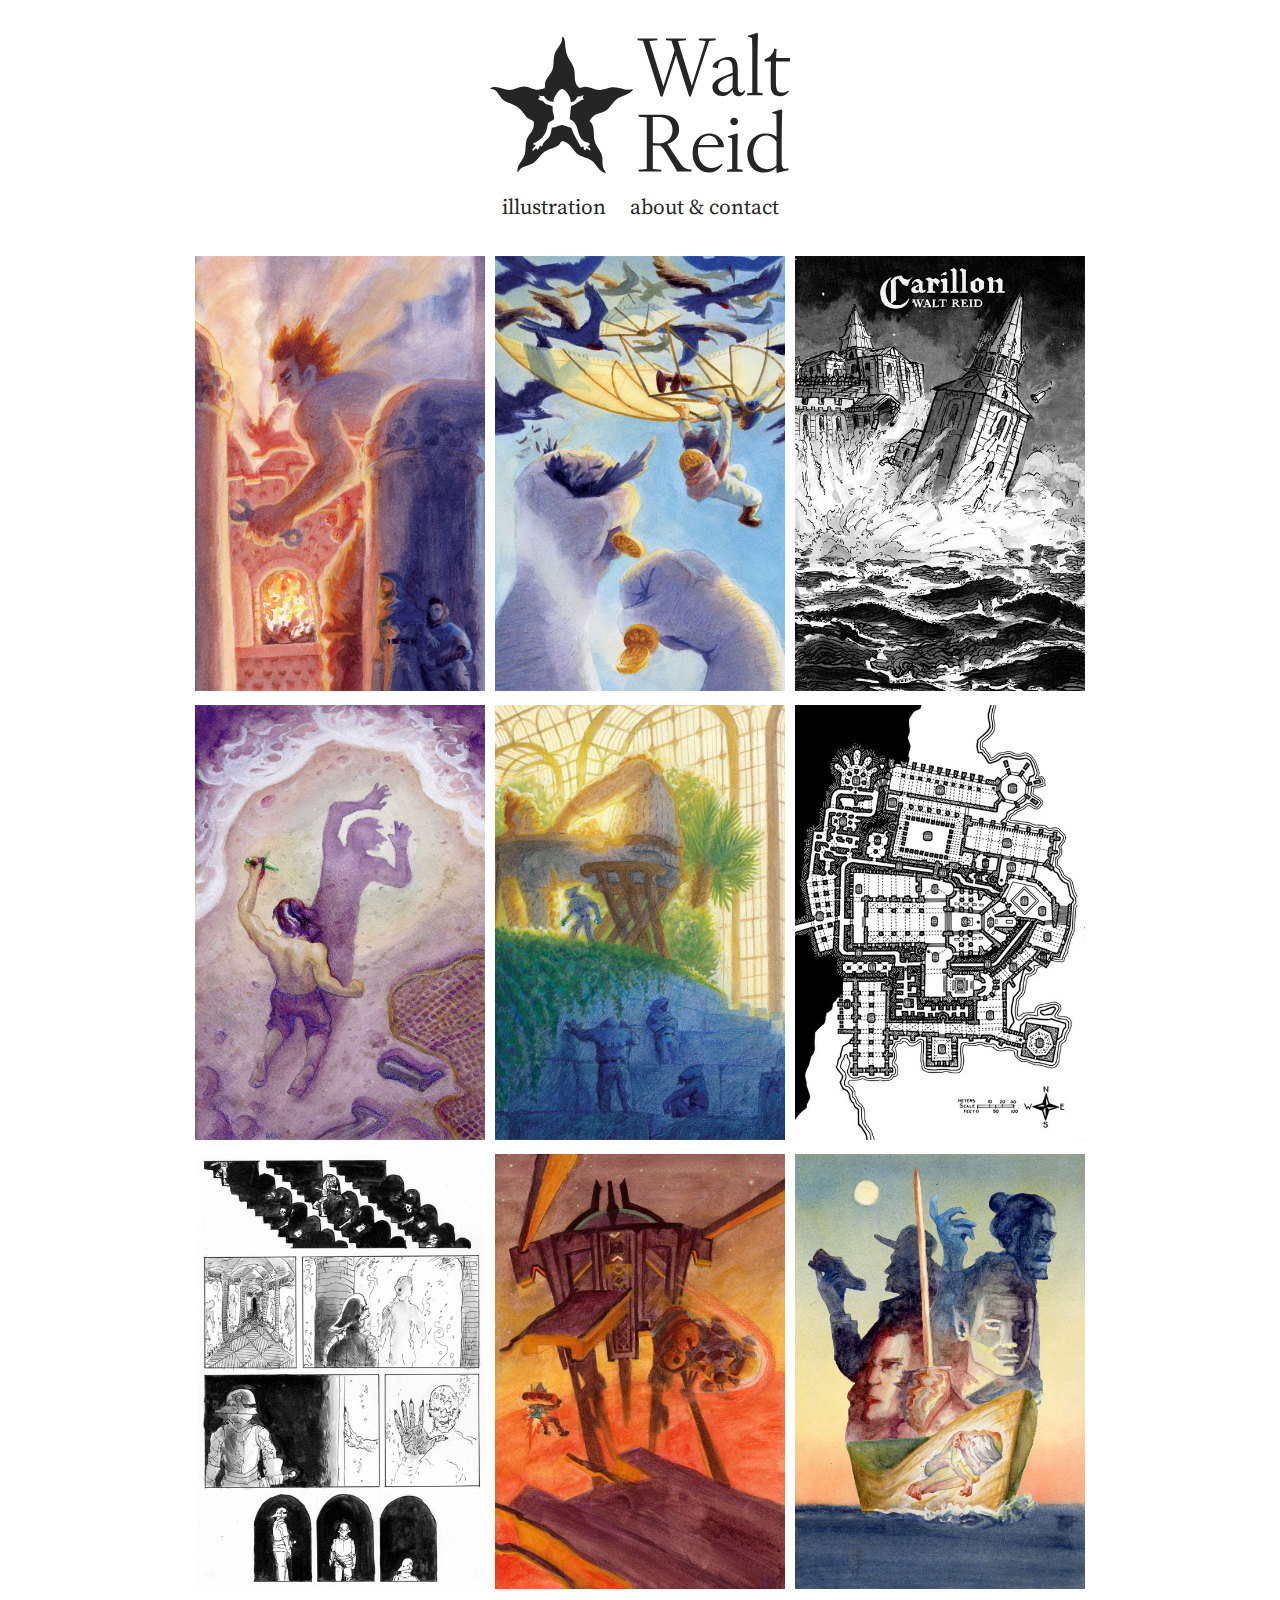
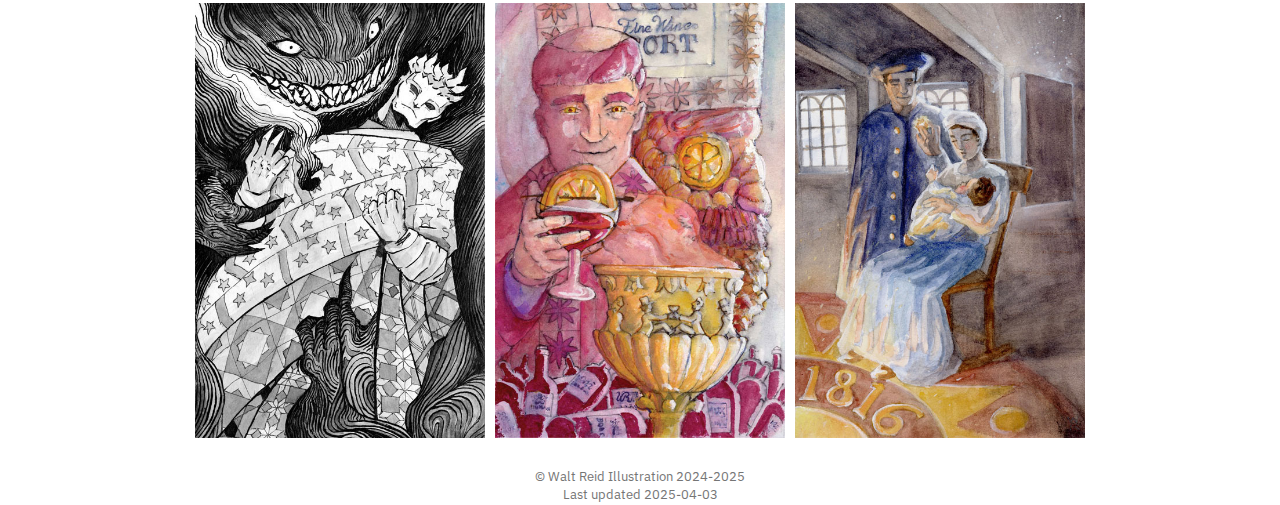
==== commit 37a79576: "Add svg frog logo to index, resized" ====
--- a/index.html
+++ b/index.html
@@ -34,16 +34,16 @@
                 </style>
               </defs>
               <g>
-                <path class="st0" d="M193.87,69l-16.17-50.95-5.02-.55v-1.73h18.21v1.73l-7.38.63,12.95,41.69,10.21-32.97-2.83-8.79-5.02-.55v-1.73h18.29v1.73l-7.3.63,12.72,41.38,12.8-41.3-6.44-.71v-1.73h15.54v1.73l-6.05.71-16.8,50.8h-1.49l-12.01-37.68-12.41,37.68h-1.81Z"/>
-                <path class="st0" d="M250.24,68.69c-2.51,0-4.62-.77-6.32-2.32-1.7-1.54-2.55-3.47-2.55-5.77,0-3.82,2.85-6.91,8.56-9.26l10.05-4.16v-1.41c0-3.98-.43-6.73-1.3-8.24-.86-1.52-2.55-2.28-5.06-2.28-1.99,0-3.59.52-4.79,1.57-1.2,1.05-2.02,3.19-2.43,6.44l-4.95-1.1c.26-1.68,1.19-3.22,2.79-4.63s3.51-2.55,5.73-3.41,4.41-1.3,6.56-1.3c1.89,0,3.43.41,4.63,1.22,1.2.81,2.09,2.2,2.67,4.16.58,1.96.86,4.7.86,8.2,0,2.25-.01,4.49-.04,6.71-.03,2.22-.04,4.44-.04,6.63-.05,3.77.91,5.65,2.91,5.65,1.2,0,2.2-.71,2.98-2.12l1.1.47c-.94,3.3-2.93,4.95-5.97,4.95-3.4,0-5.31-1.94-5.73-5.81-2.56,3.87-5.78,5.81-9.66,5.81ZM246.63,59.81c0,1.57.52,2.84,1.57,3.81,1.05.97,2.41,1.45,4.08,1.45,2.93.05,5.44-1.39,7.54-4.32.05-1.88.09-3.77.12-5.65.03-1.88.04-3.77.04-5.65l-4.4,1.8c-3.14,1.31-5.42,2.64-6.83,4-1.41,1.36-2.12,2.88-2.12,4.55Z"/>
-                <path class="st0" d="M273.24,67.82v-1.81l4.71-.47V31.24c0-2.67-.01-5.34-.04-8.01-.03-2.67-.09-5.31-.2-7.93l-3.69-.94v-1.02l7.93-2.51,1.26.55c-.11,2.98-.2,5.82-.28,8.52-.08,2.7-.13,5.46-.16,8.28-.03,2.83-.05,5.95-.08,9.38-.03,3.43-.04,7.42-.04,11.97v15.94l4.79.55v1.81h-14.21Z"/>
-                <path class="st0" d="M303.16,68.76c-3.3,0-5.6-1.18-6.91-3.53-.58-.99-.96-2.05-1.14-3.18-.18-1.12-.28-2.94-.28-5.46v-9.78c0-3.27.08-6.56.24-9.85h-5.81v-2.04c2.25-.58,4.13-1.7,5.65-3.38,1.52-1.67,2.64-3.82,3.37-6.44l1.96.31c-.11,1.41-.2,2.81-.28,4.2-.08,1.39-.14,2.79-.2,4.2h12.72v3.14h-12.8c-.05,2.88-.08,5.73-.08,8.56v8.48c0,2.57.05,4.44.16,5.61.1,1.18.34,2.24.71,3.18.79,1.78,2.46,2.67,5.02,2.67,2.15,0,3.9-.65,5.26-1.96l.79.79c-.89,1.41-2.08,2.51-3.57,3.3-1.49.78-3.1,1.18-4.83,1.18Z"/>
-                <path class="st0" d="M173.77,137.92v-1.81l7.46-.55v-47.34l-7.46-.63v-1.8h10.44v.08h9.66c4.03,0,7.3.59,9.81,1.77s4.33,2.76,5.46,4.75c1.12,1.99,1.69,4.19,1.69,6.59.05,3.4-.89,6.26-2.83,8.56-1.94,2.3-4.55,4-7.85,5.1,1.94,3.04,3.96,6.15,6.08,9.34,2.12,3.19,4.33,6.41,6.63,9.66.94,1.41,2.18,2.45,3.73,3.1,1.54.65,3.41,1.09,5.61,1.3v1.88h-13.27c-.78-1.62-1.86-3.61-3.22-5.97s-2.84-4.83-4.44-7.42c-1.6-2.59-3.13-5.01-4.59-7.26-1.47-2.2-2.91-3.3-4.32-3.3h-5.65v21.59l7.77.55v1.81h-20.73ZM186.73,87.83v23.55c.84.31,1.73.5,2.67.55.94.05,1.91.08,2.91.08,2.35,0,4.47-.52,6.36-1.57,1.89-1.05,3.38-2.5,4.48-4.36s1.65-3.99,1.65-6.4c0-2.15-.46-4.12-1.37-5.93-.92-1.81-2.33-3.24-4.24-4.32-1.91-1.07-4.33-1.61-7.26-1.61h-5.18Z"/>
-                <path class="st0" d="M238.07,138.78c-2.88,0-5.44-.77-7.69-2.32s-4-3.66-5.26-6.36c-1.26-2.69-1.88-5.8-1.88-9.3s.64-6.53,1.92-9.23c1.28-2.69,3.06-4.82,5.34-6.36,2.28-1.54,4.88-2.32,7.81-2.32,2.46,0,4.72.58,6.79,1.73,2.07,1.15,3.72,2.7,4.95,4.63,1.23,1.94,1.85,4.06,1.85,6.36h-23.55c-.11,1.05-.16,2.12-.16,3.22,0,4.71,1.15,8.52,3.45,11.42,2.3,2.91,5.34,4.36,9.11,4.36,1.57,0,3.07-.3,4.51-.9,1.44-.6,3.02-1.58,4.75-2.94l.79.78c-3.82,4.82-8.06,7.22-12.72,7.22ZM238.23,104.79c-2.3,0-4.29.78-5.97,2.35-1.68,1.57-2.85,3.69-3.53,6.36h17.98c-.37-2.67-1.31-4.79-2.83-6.36-1.52-1.57-3.4-2.35-5.65-2.35Z"/>
-                <path class="st0" d="M254.87,137.92v-1.81l4.63-.55v-23.44c0-1.6-.05-3.21-.16-4.83l-3.69-.86v-1.02l7.93-2.51,1.1.55c-.16,2.98-.26,6.35-.31,10.09-.05,3.74-.08,7.86-.08,12.36v9.66l4.71.55v1.81h-14.13ZM261.31,95.45c-.94,0-1.77-.34-2.47-1.02-.71-.68-1.06-1.52-1.06-2.51,0-.94.35-1.75,1.06-2.43s1.53-1.02,2.47-1.02c.99,0,1.83.34,2.51,1.02.68.68,1.02,1.49,1.02,2.43,0,1-.34,1.83-1.02,2.51s-1.52,1.02-2.51,1.02Z"/>
-                <path class="st0" d="M300.96,139.18l-.71-.63-.31-4.4c-1.89,1.78-3.76,3-5.61,3.65-1.86.65-3.73.98-5.61.98-3.67,0-6.63-.86-8.91-2.59-2.28-1.73-3.93-3.93-4.95-6.59-1.02-2.67-1.53-5.42-1.53-8.24,0-3.56.73-6.72,2.2-9.5,1.46-2.77,3.49-4.96,6.08-6.56s5.59-2.39,8.99-2.39c3.98,0,7.17,1.05,9.58,3.14v-4.71c0-2.67-.01-5.33-.04-7.97-.03-2.64-.07-5.3-.12-7.97l-3.85-.94v-1.02l8.01-2.51,1.26.55c-.16,3.98-.28,7.82-.35,11.54-.08,3.72-.13,7.69-.16,11.93-.03,4.24-.04,9.13-.04,14.68v9.42c0,2.2.26,3.78.79,4.75.52.97,1.41,1.45,2.67,1.45.37,0,.81-.05,1.33-.16s.92-.18,1.18-.24l.39,1.8c-.84.11-1.95.31-3.34.63-1.39.31-2.74.65-4.04,1.02-1.31.37-2.28.65-2.91.86ZM291.69,135.64c2.15,0,3.94-.43,5.38-1.3,1.44-.86,2.47-1.71,3.1-2.55v-21.28c-1.05-1.73-2.38-3.11-4-4.16s-3.45-1.57-5.5-1.57c-2.35,0-4.42.68-6.2,2.04-1.78,1.36-3.17,3.22-4.16,5.57-1,2.36-1.49,5-1.49,7.93s.56,5.71,1.69,8.01c1.13,2.3,2.66,4.1,4.59,5.38,1.94,1.28,4.13,1.92,6.59,1.92Z"/>
+                <path class="st0" d="M195.58,68.45l-17.64-55.58-5.48-.6v-1.88h19.87v1.88l-8.05.69,14.13,45.47,11.13-35.97-3.08-9.59-5.48-.6v-1.88h19.95v1.88l-7.96.69,13.87,45.13,13.96-45.04-7.02-.77v-1.88h16.96v1.88l-6.59.77-18.32,55.4h-1.63l-13.1-41.1-13.53,41.1h-1.97Z"/>
+                <path class="st0" d="M257.07,68.11c-2.74,0-5.04-.84-6.89-2.53-1.86-1.68-2.78-3.78-2.78-6.29,0-4.17,3.11-7.54,9.33-10.1l10.96-4.54v-1.54c0-4.34-.47-7.34-1.41-8.99-.94-1.65-2.78-2.48-5.52-2.48-2.17,0-3.91.57-5.22,1.71-1.31,1.14-2.2,3.48-2.66,7.02l-5.4-1.2c.29-1.83,1.3-3.51,3.04-5.05s3.82-2.78,6.25-3.72,4.81-1.41,7.15-1.41c2.06,0,3.74.44,5.05,1.33,1.31.89,2.28,2.4,2.91,4.54.63,2.14.94,5.12.94,8.95,0,2.46-.01,4.9-.04,7.32-.03,2.43-.04,4.84-.04,7.24-.06,4.11,1,6.16,3.17,6.16,1.31,0,2.4-.77,3.25-2.31l1.2.51c-1.03,3.6-3.2,5.4-6.51,5.4-3.71,0-5.79-2.11-6.25-6.34-2.8,4.23-6.31,6.34-10.53,6.34ZM253.13,58.44c0,1.71.57,3.1,1.71,4.15,1.14,1.06,2.63,1.58,4.45,1.58,3.2.06,5.94-1.51,8.22-4.71.06-2.05.1-4.11.13-6.17.03-2.05.04-4.11.04-6.16l-4.8,1.97c-3.42,1.43-5.91,2.88-7.45,4.37-1.54,1.49-2.31,3.14-2.31,4.97Z"/>
+                <path class="st0" d="M282.16,67.17v-1.97l5.14-.51V27.27c0-2.91-.01-5.82-.04-8.73-.03-2.91-.1-5.79-.21-8.65l-4.03-1.03v-1.11l8.65-2.74,1.37.6c-.11,3.25-.22,6.35-.3,9.29-.09,2.94-.14,5.95-.17,9.03-.03,3.08-.06,6.49-.09,10.23-.03,3.74-.04,8.09-.04,13.06v17.38l5.22.6v1.97h-15.5Z"/>
+                <path class="st0" d="M314.79,68.2c-3.6,0-6.11-1.28-7.54-3.85-.63-1.08-1.04-2.24-1.24-3.47-.2-1.23-.3-3.21-.3-5.95v-10.66c0-3.57.09-7.15.26-10.75h-6.34v-2.23c2.45-.63,4.51-1.85,6.17-3.68,1.65-1.83,2.88-4.17,3.68-7.02l2.14.34c-.11,1.54-.21,3.07-.3,4.58-.09,1.51-.16,3.04-.21,4.58h13.87v3.43h-13.96c-.06,3.14-.09,6.25-.09,9.33v9.25c0,2.8.06,4.84.17,6.12.11,1.28.37,2.44.77,3.47.86,1.94,2.68,2.91,5.48,2.91,2.34,0,4.25-.71,5.74-2.14l.86.86c-.97,1.54-2.27,2.74-3.9,3.6-1.63.86-3.38,1.28-5.27,1.28Z"/>
+                <path class="st0" d="M173.66,143.63v-1.97l8.14-.6v-51.64l-8.14-.69v-1.97h11.39v.09h10.53c4.4,0,7.96.64,10.7,1.93,2.74,1.28,4.72,3.01,5.95,5.18,1.23,2.17,1.84,4.57,1.84,7.19.06,3.71-.97,6.82-3.08,9.33-2.11,2.51-4.97,4.37-8.56,5.57,2.11,3.31,4.32,6.71,6.64,10.19,2.31,3.48,4.72,6.99,7.24,10.53,1.03,1.54,2.38,2.67,4.07,3.38,1.68.71,3.72,1.18,6.12,1.41v2.05h-14.47c-.86-1.77-2.03-3.94-3.51-6.51s-3.1-5.27-4.84-8.09c-1.74-2.83-3.41-5.47-5.01-7.92-1.6-2.4-3.17-3.6-4.71-3.6h-6.17v23.55l8.48.6v1.97h-22.61ZM187.79,89v25.69c.91.34,1.88.54,2.91.6,1.03.06,2.08.09,3.17.09,2.57,0,4.88-.57,6.94-1.71,2.06-1.14,3.68-2.73,4.88-4.75s1.8-4.35,1.8-6.98c0-2.34-.5-4.49-1.5-6.46-1-1.97-2.54-3.54-4.62-4.71-2.08-1.17-4.72-1.75-7.92-1.75h-5.65Z"/>
+                <path class="st0" d="M243.79,144.57c-3.14,0-5.94-.84-8.39-2.53s-4.37-3.99-5.74-6.94c-1.37-2.94-2.05-6.32-2.05-10.15s.7-7.12,2.1-10.06c1.4-2.94,3.34-5.25,5.82-6.94,2.48-1.68,5.32-2.53,8.52-2.53,2.68,0,5.15.63,7.41,1.88,2.25,1.26,4.05,2.94,5.4,5.05,1.34,2.11,2.01,4.43,2.01,6.94h-25.69c-.11,1.14-.17,2.31-.17,3.51,0,5.14,1.25,9.29,3.77,12.46,2.51,3.17,5.82,4.75,9.93,4.75,1.71,0,3.35-.33,4.92-.99,1.57-.66,3.3-1.73,5.18-3.21l.86.86c-4.17,5.25-8.79,7.88-13.87,7.88ZM243.97,107.49c-2.51,0-4.68.86-6.51,2.57-1.83,1.71-3.11,4.02-3.85,6.94h19.61c-.4-2.91-1.43-5.22-3.08-6.94-1.66-1.71-3.71-2.57-6.17-2.57Z"/>
+                <path class="st0" d="M262.12,143.63v-1.97l5.05-.6v-25.56c0-1.74-.06-3.5-.17-5.27l-4.02-.94v-1.11l8.65-2.74,1.2.6c-.17,3.25-.29,6.92-.34,11-.06,4.08-.09,8.58-.09,13.49v10.53l5.14.6v1.97h-15.41ZM269.14,97.3c-1.03,0-1.93-.37-2.7-1.11-.77-.74-1.16-1.65-1.16-2.74,0-1.03.39-1.91,1.16-2.65s1.67-1.11,2.7-1.11c1.08,0,2,.37,2.74,1.11.74.74,1.11,1.63,1.11,2.65,0,1.09-.37,2-1.11,2.74s-1.66,1.11-2.74,1.11Z"/>
+                <path class="st0" d="M312.39,145l-.77-.69-.34-4.8c-2.06,1.94-4.1,3.27-6.12,3.98-2.03.71-4.07,1.07-6.12,1.07-4,0-7.24-.94-9.72-2.83-2.48-1.88-4.28-4.28-5.4-7.19-1.11-2.91-1.67-5.91-1.67-8.99,0-3.88.8-7.33,2.4-10.36,1.6-3.03,3.81-5.41,6.64-7.15s6.09-2.61,9.81-2.61c4.34,0,7.82,1.14,10.45,3.42v-5.14c0-2.91-.01-5.81-.04-8.69-.03-2.88-.07-5.78-.13-8.69l-4.2-1.03v-1.11l8.73-2.74,1.37.6c-.17,4.34-.3,8.53-.39,12.59-.09,4.05-.14,8.39-.17,13.02-.03,4.62-.04,9.96-.04,16.01v10.28c0,2.4.29,4.12.86,5.18.57,1.06,1.54,1.58,2.91,1.58.4,0,.88-.06,1.45-.17s1-.2,1.29-.26l.43,1.97c-.91.12-2.13.34-3.64.69-1.51.34-2.98.71-4.41,1.11-1.43.4-2.48.71-3.17.94ZM302.28,141.15c2.34,0,4.29-.47,5.87-1.41,1.57-.94,2.7-1.87,3.38-2.78v-23.21c-1.14-1.88-2.6-3.4-4.37-4.54s-3.77-1.71-5.99-1.71c-2.57,0-4.82.74-6.76,2.23-1.94,1.48-3.46,3.51-4.54,6.08-1.09,2.57-1.63,5.45-1.63,8.65s.61,6.22,1.84,8.73c1.23,2.51,2.9,4.47,5.01,5.87,2.11,1.4,4.51,2.1,7.19,2.1Z"/>
               </g>
-              <path class="st0" d="M143.53,82.16c3.87-2.41,6.46-8.18,10.3-10.91,4.71-3.34,12.44-3.47,14.89-9.07-6.96,2.3-12.15-2.4-19.3-1.62-3.23.35-7.85,2.58-11.72,2.45-4.21-.14-9.13-2.91-12.74-2.94-3.66-.03-5.18,3.22-8-1.54-2.8-4.72-.95-10.44-2.64-15.41-2.67-7.89-6.51-8.38-7.7-19.04-.4-3.61-.13-4.07-.63-6.02-.06-.22-.27-3.59-2.49-3.81.94,6.32-4.7,10.2-6.68,15.72-1.48,4.12-.65,8.56-1.53,12.61-1.13,5.23-5.92,8.92-7.15,13.28-.47,1.66-.13,5.01-.44,5.46-.19.28-5.61,1.64-6.53,1.61-3.71-.12-8.58-2.94-11.93-3.06-4.11-.14-9.86,3.13-14.07,3.13-5.56,0-12.42-5.12-17.68-1.2,1.74.61,2.96.47,4.68,1.6,2.66,1.76,3.94,5.26,5.99,7.37,4.41,4.53,10.48,4.85,15.23,8.35,3.59,2.65,5.92,7.56,9.07,9.79,4.32,3.06,6.47.77,4.76,8.68-.87,4.05-4.56,6.5-5.97,10.53-1.7,4.84-.65,9.19-1.88,13.83-1.63,6.12-7.61,9.81-6.72,16.46,1.41-.52,1.57-2.08,2.84-3.05,3.18-2.41,8.77-3.05,12.39-5.71,3.06-2.24,5.74-7.03,9.18-9.65,4.32-3.3,10.37-3.54,13.7-6.73,1.99-1.9,1.13-4.04,5.12-2.8,5.37,1.66,8.07,8.63,12.58,11.78,3.91,2.73,9.37,2.9,13.28,6.37,3.78,3.35,6.02,9.66,11.82,10.57.13-1.67-1.39-2.39-1.97-3.92-1.49-3.9-.83-6.82-1.16-10.63-.38-4.39-5.11-9.23-6.68-13.75-2.02-5.81.01-11.61-2.86-16.78-1.36-2.45-3.26-1.47-.68-4.83,4.05-5.29,8.66-4.22,13.31-7.12ZM129.43,118.74l-3.54-2.35c-.41.68-.76,2.9-1.95,1.57-1.14-1.28.68-4.24-3.14-2.35-2.66-6.03-6.93-11.37-8.82-17.91-2.26-.2-6.43-2.41-8.13-2.54-1.94-.15-7.02,2.72-9.68,2.48-.41,2.61-1.16,6.61-2.55,8.84-1,1.61-4.12,3.46-5.45,5.57-1.36,2.17.2,3.77-3.1,1.98-.11,1.49-.79,2.96-1.97,3.9-2.04-3.15-3,.73-3.93.81-.43.04-1.38-.72-.39-1.95.58-.73,3.3-2.73,2.27-3.47-.31-.22-1.16.07-1.43-.1-1.72-1.12,1.52-1.83,2.05-2.15,5.69-3.47,7.83-5.76,9.91-12.13.56-1.73.48-4.24,1.3-5.6.74-1.24,4.96-2.26,5.46-4.19.29-1.13-1.14-5.34-1.41-7.01-.2-1.21.23-3.58-.17-4.15-.51-.72-5.03-1.51-6.16-2.09-.96-.5-1.72-1.89-2.88-2.62-1.42-.89-3.75-.67-4.22-2.45l1.63-.44-.84-2.71c1.22,1.57,4.07.7,4.7,1.13.89.61,1.16,2.41,2.86,3.48.87.55,5.44,2.17,5.79,1.67-.66-3.3,5.11-12.14,8.23-11.84,3.24.31,8.1,8.32,7.49,11.84,3.89,1.08,5.6-4.22,7.04-5.11.46-.28,1.31.28,1.86.15,1.81-.42,4.05-3.61,2.04,1.38l1.62,1.22c-4.59,1.05-7.72,4.93-12.22,6.25l-1.18,12.14c9.6,3.19,5.42,15.57,13.64,20.28,1.45.84,4.21,1.24,4.49,1.42.08.05.1,1.49.01,1.96-.1.5-2.26.03-1.59,1.56.51,1.15,3.33.71,2.35,3.54Z"/>
+              <path class="st0" d="M140.67,82.81c4.22-2.63,7.04-8.93,11.24-11.9,5.14-3.65,13.57-3.78,16.24-9.89-7.59,2.51-13.25-2.62-21.05-1.77-3.52.38-8.56,2.81-12.78,2.67-4.59-.15-9.96-3.18-13.89-3.21-3.99-.03-5.64,3.51-8.72-1.68-3.06-5.15-1.04-11.38-2.88-16.81-2.92-8.61-7.1-9.14-8.4-20.76-.44-3.93-.15-4.44-.69-6.57-.06-.24-.3-3.91-2.72-4.16,1.03,6.89-5.12,11.12-7.29,17.14-1.62,4.49-.71,9.34-1.67,13.76-1.24,5.71-6.45,9.73-7.8,14.49-.51,1.81-.14,5.47-.48,5.95-.21.3-6.12,1.79-7.12,1.75-4.05-.13-9.36-3.21-13.02-3.34-4.48-.16-10.76,3.42-15.35,3.42-6.06,0-13.54-5.59-19.28-1.31,1.9.66,3.23.51,5.1,1.75,2.9,1.92,4.3,5.74,6.53,8.04,4.81,4.94,11.43,5.29,16.61,9.11,3.92,2.89,6.46,8.25,9.89,10.68,4.71,3.34,7.06.84,5.2,9.47-.95,4.42-4.97,7.09-6.52,11.48-1.85,5.28-.7,10.02-2.06,15.09-1.78,6.68-8.3,10.7-7.32,17.95,1.54-.57,1.71-2.27,3.1-3.32,3.46-2.63,9.56-3.33,13.52-6.22,3.34-2.44,6.26-7.66,10.01-10.53,4.71-3.6,11.31-3.86,14.95-7.34,2.17-2.07,1.23-4.4,5.59-3.06,5.86,1.81,8.8,9.41,13.73,12.85,4.27,2.98,10.22,3.16,14.48,6.95,4.12,3.66,6.56,10.54,12.9,11.52.14-1.82-1.51-2.6-2.15-4.27-1.63-4.26-.9-7.44-1.26-11.59-.42-4.79-5.57-10.06-7.29-15-2.21-6.34.01-12.66-3.12-18.3-1.48-2.67-3.55-1.6-.75-5.26,4.42-5.76,9.45-4.61,14.52-7.76ZM125.3,122.71l-3.86-2.57c-.45.74-.83,3.16-2.13,1.71-1.25-1.39.74-4.62-3.43-2.56-2.9-6.58-7.56-12.4-9.61-19.54-2.46-.22-7.01-2.62-8.87-2.77-2.12-.17-7.66,2.96-10.56,2.7-.44,2.85-1.26,7.21-2.78,9.64-1.09,1.75-4.5,3.77-5.94,6.08-1.48,2.36.22,4.11-3.38,2.16-.12,1.63-.86,3.22-2.15,4.26-2.23-3.44-3.27.8-4.29.88-.47.04-1.5-.79-.43-2.13.64-.8,3.6-2.98,2.48-3.78-.34-.24-1.27.08-1.56-.11-1.88-1.22,1.66-1.99,2.23-2.34,6.21-3.78,8.54-6.28,10.81-13.23.62-1.89.52-4.62,1.42-6.11.81-1.35,5.41-2.47,5.96-4.57.32-1.23-1.25-5.82-1.54-7.64-.21-1.32.25-3.91-.19-4.53-.55-.79-5.49-1.64-6.71-2.28-1.05-.55-1.88-2.06-3.14-2.86-1.55-.97-4.09-.73-4.6-2.67l1.78-.48-.92-2.96c1.33,1.72,4.43.76,5.12,1.24.98.67,1.27,2.63,3.12,3.8.95.6,5.94,2.37,6.32,1.83-.72-3.6,5.58-13.24,8.98-12.91,3.54.34,8.83,9.08,8.17,12.91,4.24,1.18,6.1-4.61,7.68-5.57.5-.31,1.43.3,2.03.16,1.98-.46,4.42-3.94,2.23,1.5l1.77,1.33c-5.01,1.15-8.42,5.37-13.33,6.81l-1.29,13.24c10.47,3.48,5.91,16.98,14.88,22.12,1.59.91,4.59,1.35,4.89,1.55.09.06.11,1.63.01,2.14-.11.55-2.46.03-1.73,1.7.55,1.25,3.63.77,2.57,3.86Z"/>
             </svg>
         </a>
         <div class="NavBar">
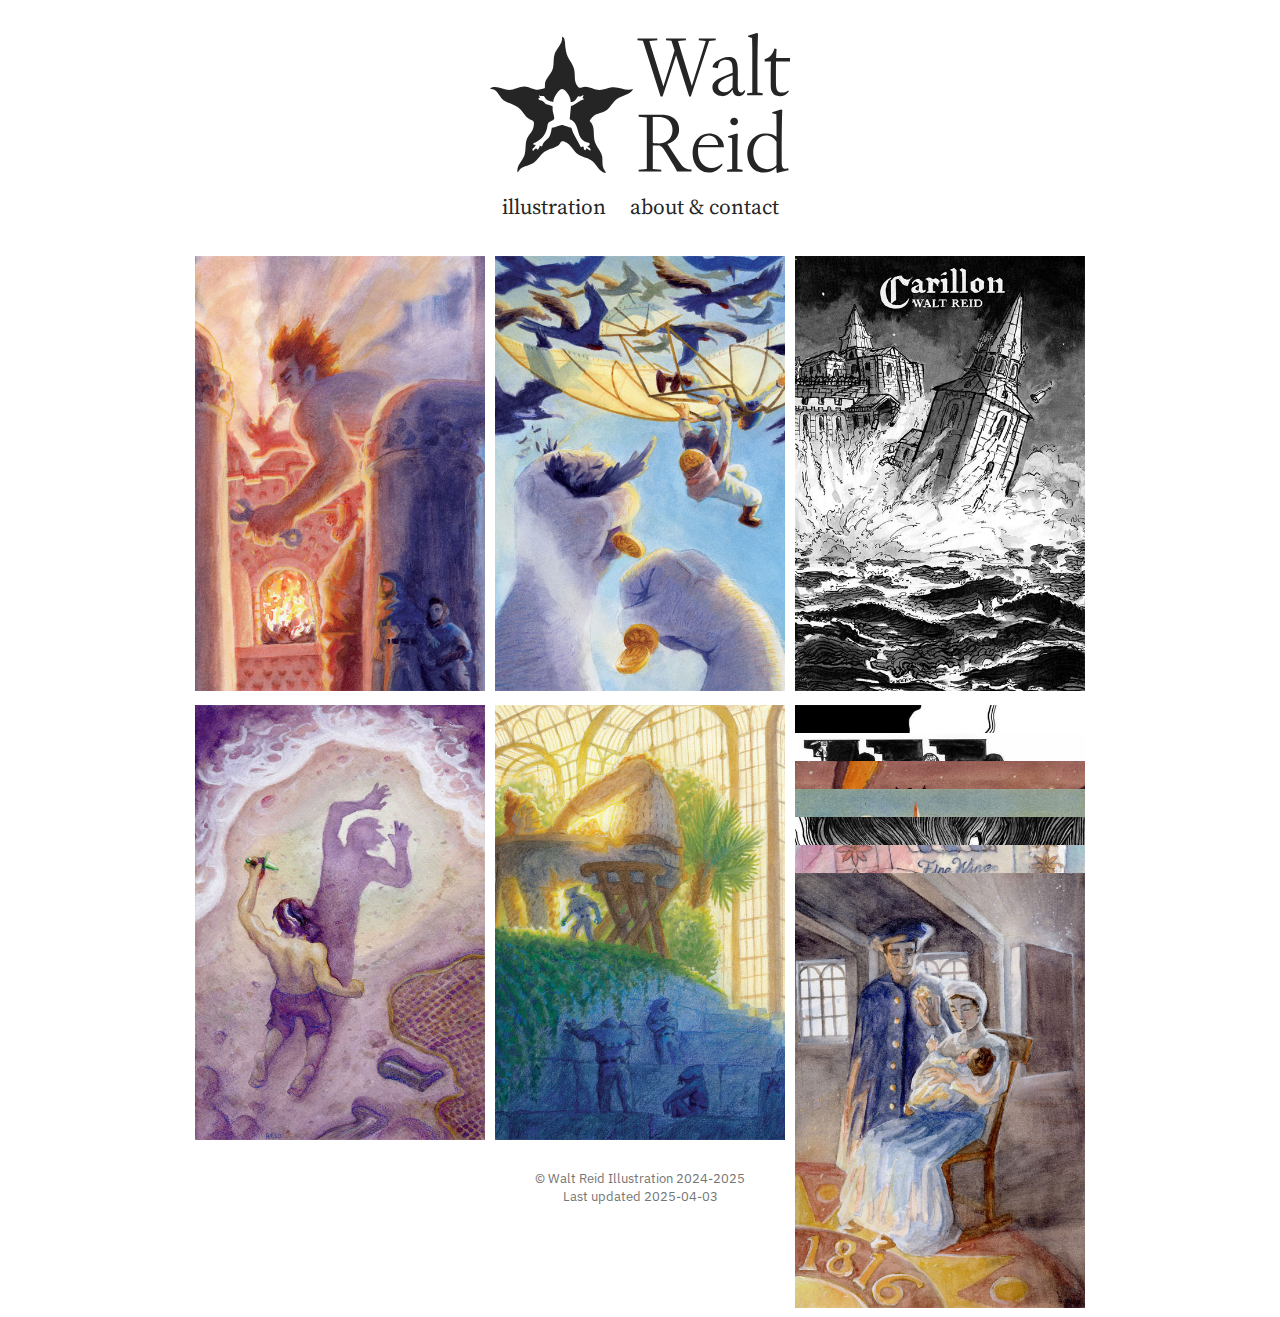
==== commit 489bfbd1: "Add favicon to index" ====
--- a/index.html
+++ b/index.html
@@ -21,6 +21,7 @@
         as="style"
         onload="this.onload=null; this.rel='stylesheet'; document.body.classList.add('fontLoaded')">
     <link rel="stylesheet" href="style.css?v=20241129">
+    <link rel="icon" type="image/svg+xml" href="Images/Favicon.svg">
 </head>
 <body>
     <div class="head">
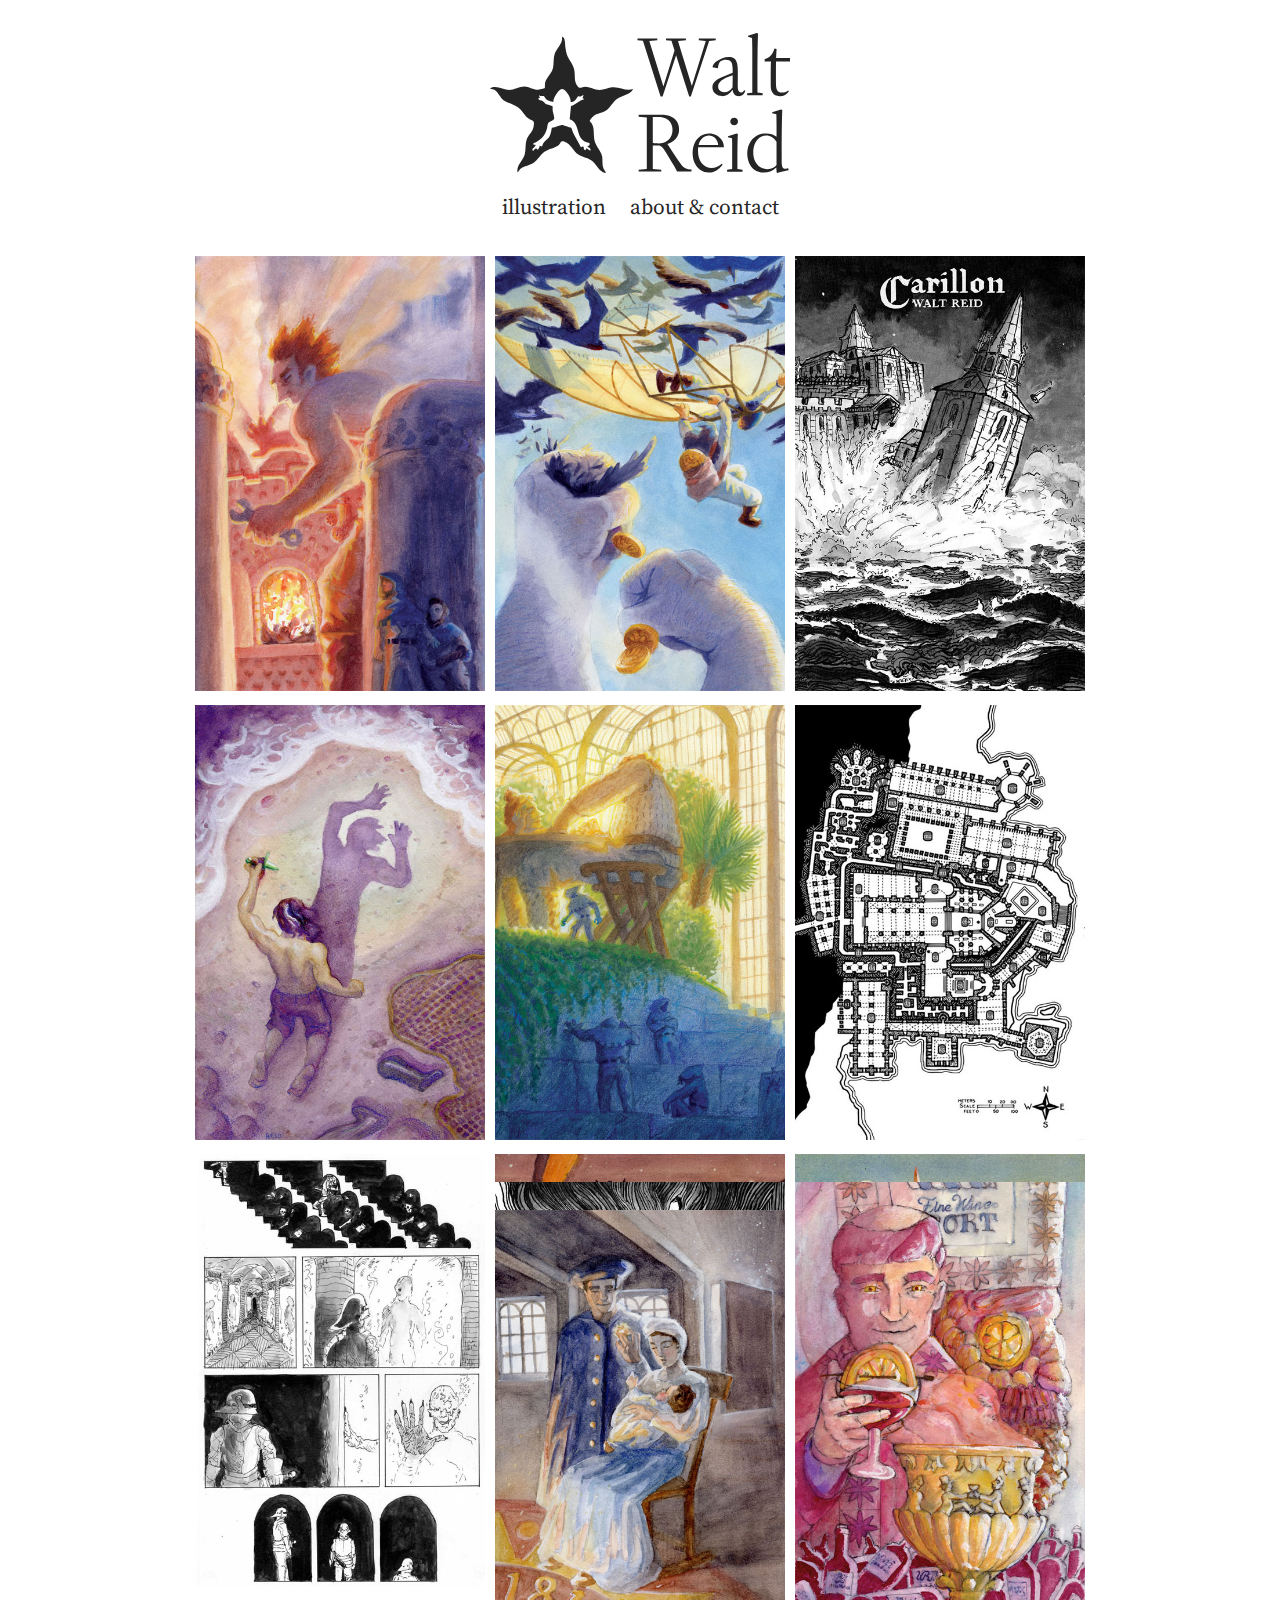
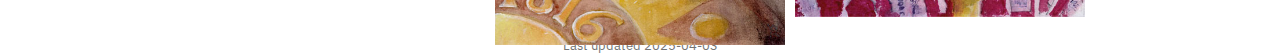
==== commit 0ee41d0b: "Breaking some svg tags (renaming them)" ====
--- a/index.html
+++ b/index.html
@@ -27,24 +27,17 @@
     <div class="head">
         <a href="/"><?xml version="1.0" encoding="UTF-8"?>
             <svg id="LogoImage" alt="Walt Reid Illustration" xmlns="http://www.w3.org/2000/svg" version="1.1" viewBox="0 0 350 150">
-              <defs>
-                <style>
-                  .st0 {
-                    fill: #252525;
-                  }
-                </style>
-              </defs>
               <g>
-                <path class="st0" d="M195.58,68.45l-17.64-55.58-5.48-.6v-1.88h19.87v1.88l-8.05.69,14.13,45.47,11.13-35.97-3.08-9.59-5.48-.6v-1.88h19.95v1.88l-7.96.69,13.87,45.13,13.96-45.04-7.02-.77v-1.88h16.96v1.88l-6.59.77-18.32,55.4h-1.63l-13.1-41.1-13.53,41.1h-1.97Z"/>
-                <path class="st0" d="M257.07,68.11c-2.74,0-5.04-.84-6.89-2.53-1.86-1.68-2.78-3.78-2.78-6.29,0-4.17,3.11-7.54,9.33-10.1l10.96-4.54v-1.54c0-4.34-.47-7.34-1.41-8.99-.94-1.65-2.78-2.48-5.52-2.48-2.17,0-3.91.57-5.22,1.71-1.31,1.14-2.2,3.48-2.66,7.02l-5.4-1.2c.29-1.83,1.3-3.51,3.04-5.05s3.82-2.78,6.25-3.72,4.81-1.41,7.15-1.41c2.06,0,3.74.44,5.05,1.33,1.31.89,2.28,2.4,2.91,4.54.63,2.14.94,5.12.94,8.95,0,2.46-.01,4.9-.04,7.32-.03,2.43-.04,4.84-.04,7.24-.06,4.11,1,6.16,3.17,6.16,1.31,0,2.4-.77,3.25-2.31l1.2.51c-1.03,3.6-3.2,5.4-6.51,5.4-3.71,0-5.79-2.11-6.25-6.34-2.8,4.23-6.31,6.34-10.53,6.34ZM253.13,58.44c0,1.71.57,3.1,1.71,4.15,1.14,1.06,2.63,1.58,4.45,1.58,3.2.06,5.94-1.51,8.22-4.71.06-2.05.1-4.11.13-6.17.03-2.05.04-4.11.04-6.16l-4.8,1.97c-3.42,1.43-5.91,2.88-7.45,4.37-1.54,1.49-2.31,3.14-2.31,4.97Z"/>
-                <path class="st0" d="M282.16,67.17v-1.97l5.14-.51V27.27c0-2.91-.01-5.82-.04-8.73-.03-2.91-.1-5.79-.21-8.65l-4.03-1.03v-1.11l8.65-2.74,1.37.6c-.11,3.25-.22,6.35-.3,9.29-.09,2.94-.14,5.95-.17,9.03-.03,3.08-.06,6.49-.09,10.23-.03,3.74-.04,8.09-.04,13.06v17.38l5.22.6v1.97h-15.5Z"/>
-                <path class="st0" d="M314.79,68.2c-3.6,0-6.11-1.28-7.54-3.85-.63-1.08-1.04-2.24-1.24-3.47-.2-1.23-.3-3.21-.3-5.95v-10.66c0-3.57.09-7.15.26-10.75h-6.34v-2.23c2.45-.63,4.51-1.85,6.17-3.68,1.65-1.83,2.88-4.17,3.68-7.02l2.14.34c-.11,1.54-.21,3.07-.3,4.58-.09,1.51-.16,3.04-.21,4.58h13.87v3.43h-13.96c-.06,3.14-.09,6.25-.09,9.33v9.25c0,2.8.06,4.84.17,6.12.11,1.28.37,2.44.77,3.47.86,1.94,2.68,2.91,5.48,2.91,2.34,0,4.25-.71,5.74-2.14l.86.86c-.97,1.54-2.27,2.74-3.9,3.6-1.63.86-3.38,1.28-5.27,1.28Z"/>
-                <path class="st0" d="M173.66,143.63v-1.97l8.14-.6v-51.64l-8.14-.69v-1.97h11.39v.09h10.53c4.4,0,7.96.64,10.7,1.93,2.74,1.28,4.72,3.01,5.95,5.18,1.23,2.17,1.84,4.57,1.84,7.19.06,3.71-.97,6.82-3.08,9.33-2.11,2.51-4.97,4.37-8.56,5.57,2.11,3.31,4.32,6.71,6.64,10.19,2.31,3.48,4.72,6.99,7.24,10.53,1.03,1.54,2.38,2.67,4.07,3.38,1.68.71,3.72,1.18,6.12,1.41v2.05h-14.47c-.86-1.77-2.03-3.94-3.51-6.51s-3.1-5.27-4.84-8.09c-1.74-2.83-3.41-5.47-5.01-7.92-1.6-2.4-3.17-3.6-4.71-3.6h-6.17v23.55l8.48.6v1.97h-22.61ZM187.79,89v25.69c.91.34,1.88.54,2.91.6,1.03.06,2.08.09,3.17.09,2.57,0,4.88-.57,6.94-1.71,2.06-1.14,3.68-2.73,4.88-4.75s1.8-4.35,1.8-6.98c0-2.34-.5-4.49-1.5-6.46-1-1.97-2.54-3.54-4.62-4.71-2.08-1.17-4.72-1.75-7.92-1.75h-5.65Z"/>
-                <path class="st0" d="M243.79,144.57c-3.14,0-5.94-.84-8.39-2.53s-4.37-3.99-5.74-6.94c-1.37-2.94-2.05-6.32-2.05-10.15s.7-7.12,2.1-10.06c1.4-2.94,3.34-5.25,5.82-6.94,2.48-1.68,5.32-2.53,8.52-2.53,2.68,0,5.15.63,7.41,1.88,2.25,1.26,4.05,2.94,5.4,5.05,1.34,2.11,2.01,4.43,2.01,6.94h-25.69c-.11,1.14-.17,2.31-.17,3.51,0,5.14,1.25,9.29,3.77,12.46,2.51,3.17,5.82,4.75,9.93,4.75,1.71,0,3.35-.33,4.92-.99,1.57-.66,3.3-1.73,5.18-3.21l.86.86c-4.17,5.25-8.79,7.88-13.87,7.88ZM243.97,107.49c-2.51,0-4.68.86-6.51,2.57-1.83,1.71-3.11,4.02-3.85,6.94h19.61c-.4-2.91-1.43-5.22-3.08-6.94-1.66-1.71-3.71-2.57-6.17-2.57Z"/>
-                <path class="st0" d="M262.12,143.63v-1.97l5.05-.6v-25.56c0-1.74-.06-3.5-.17-5.27l-4.02-.94v-1.11l8.65-2.74,1.2.6c-.17,3.25-.29,6.92-.34,11-.06,4.08-.09,8.58-.09,13.49v10.53l5.14.6v1.97h-15.41ZM269.14,97.3c-1.03,0-1.93-.37-2.7-1.11-.77-.74-1.16-1.65-1.16-2.74,0-1.03.39-1.91,1.16-2.65s1.67-1.11,2.7-1.11c1.08,0,2,.37,2.74,1.11.74.74,1.11,1.63,1.11,2.65,0,1.09-.37,2-1.11,2.74s-1.66,1.11-2.74,1.11Z"/>
-                <path class="st0" d="M312.39,145l-.77-.69-.34-4.8c-2.06,1.94-4.1,3.27-6.12,3.98-2.03.71-4.07,1.07-6.12,1.07-4,0-7.24-.94-9.72-2.83-2.48-1.88-4.28-4.28-5.4-7.19-1.11-2.91-1.67-5.91-1.67-8.99,0-3.88.8-7.33,2.4-10.36,1.6-3.03,3.81-5.41,6.64-7.15s6.09-2.61,9.81-2.61c4.34,0,7.82,1.14,10.45,3.42v-5.14c0-2.91-.01-5.81-.04-8.69-.03-2.88-.07-5.78-.13-8.69l-4.2-1.03v-1.11l8.73-2.74,1.37.6c-.17,4.34-.3,8.53-.39,12.59-.09,4.05-.14,8.39-.17,13.02-.03,4.62-.04,9.96-.04,16.01v10.28c0,2.4.29,4.12.86,5.18.57,1.06,1.54,1.58,2.91,1.58.4,0,.88-.06,1.45-.17s1-.2,1.29-.26l.43,1.97c-.91.12-2.13.34-3.64.69-1.51.34-2.98.71-4.41,1.11-1.43.4-2.48.71-3.17.94ZM302.28,141.15c2.34,0,4.29-.47,5.87-1.41,1.57-.94,2.7-1.87,3.38-2.78v-23.21c-1.14-1.88-2.6-3.4-4.37-4.54s-3.77-1.71-5.99-1.71c-2.57,0-4.82.74-6.76,2.23-1.94,1.48-3.46,3.51-4.54,6.08-1.09,2.57-1.63,5.45-1.63,8.65s.61,6.22,1.84,8.73c1.23,2.51,2.9,4.47,5.01,5.87,2.11,1.4,4.51,2.1,7.19,2.1Z"/>
+                <path class="svgPath" d="M195.58,68.45l-17.64-55.58-5.48-.6v-1.88h19.87v1.88l-8.05.69,14.13,45.47,11.13-35.97-3.08-9.59-5.48-.6v-1.88h19.95v1.88l-7.96.69,13.87,45.13,13.96-45.04-7.02-.77v-1.88h16.96v1.88l-6.59.77-18.32,55.4h-1.63l-13.1-41.1-13.53,41.1h-1.97Z"/>
+                <path class="svgPath" d="M257.07,68.11c-2.74,0-5.04-.84-6.89-2.53-1.86-1.68-2.78-3.78-2.78-6.29,0-4.17,3.11-7.54,9.33-10.1l10.96-4.54v-1.54c0-4.34-.47-7.34-1.41-8.99-.94-1.65-2.78-2.48-5.52-2.48-2.17,0-3.91.57-5.22,1.71-1.31,1.14-2.2,3.48-2.66,7.02l-5.4-1.2c.29-1.83,1.3-3.51,3.04-5.05s3.82-2.78,6.25-3.72,4.81-1.41,7.15-1.41c2.06,0,3.74.44,5.05,1.33,1.31.89,2.28,2.4,2.91,4.54.63,2.14.94,5.12.94,8.95,0,2.46-.01,4.9-.04,7.32-.03,2.43-.04,4.84-.04,7.24-.06,4.11,1,6.16,3.17,6.16,1.31,0,2.4-.77,3.25-2.31l1.2.51c-1.03,3.6-3.2,5.4-6.51,5.4-3.71,0-5.79-2.11-6.25-6.34-2.8,4.23-6.31,6.34-10.53,6.34ZM253.13,58.44c0,1.71.57,3.1,1.71,4.15,1.14,1.06,2.63,1.58,4.45,1.58,3.2.06,5.94-1.51,8.22-4.71.06-2.05.1-4.11.13-6.17.03-2.05.04-4.11.04-6.16l-4.8,1.97c-3.42,1.43-5.91,2.88-7.45,4.37-1.54,1.49-2.31,3.14-2.31,4.97Z"/>
+                <path class="svgPath" d="M282.16,67.17v-1.97l5.14-.51V27.27c0-2.91-.01-5.82-.04-8.73-.03-2.91-.1-5.79-.21-8.65l-4.03-1.03v-1.11l8.65-2.74,1.37.6c-.11,3.25-.22,6.35-.3,9.29-.09,2.94-.14,5.95-.17,9.03-.03,3.08-.06,6.49-.09,10.23-.03,3.74-.04,8.09-.04,13.06v17.38l5.22.6v1.97h-15.5Z"/>
+                <path class="svgPath" d="M314.79,68.2c-3.6,0-6.11-1.28-7.54-3.85-.63-1.08-1.04-2.24-1.24-3.47-.2-1.23-.3-3.21-.3-5.95v-10.66c0-3.57.09-7.15.26-10.75h-6.34v-2.23c2.45-.63,4.51-1.85,6.17-3.68,1.65-1.83,2.88-4.17,3.68-7.02l2.14.34c-.11,1.54-.21,3.07-.3,4.58-.09,1.51-.16,3.04-.21,4.58h13.87v3.43h-13.96c-.06,3.14-.09,6.25-.09,9.33v9.25c0,2.8.06,4.84.17,6.12.11,1.28.37,2.44.77,3.47.86,1.94,2.68,2.91,5.48,2.91,2.34,0,4.25-.71,5.74-2.14l.86.86c-.97,1.54-2.27,2.74-3.9,3.6-1.63.86-3.38,1.28-5.27,1.28Z"/>
+                <path class="svgPath" d="M173.66,143.63v-1.97l8.14-.6v-51.64l-8.14-.69v-1.97h11.39v.09h10.53c4.4,0,7.96.64,10.7,1.93,2.74,1.28,4.72,3.01,5.95,5.18,1.23,2.17,1.84,4.57,1.84,7.19.06,3.71-.97,6.82-3.08,9.33-2.11,2.51-4.97,4.37-8.56,5.57,2.11,3.31,4.32,6.71,6.64,10.19,2.31,3.48,4.72,6.99,7.24,10.53,1.03,1.54,2.38,2.67,4.07,3.38,1.68.71,3.72,1.18,6.12,1.41v2.05h-14.47c-.86-1.77-2.03-3.94-3.51-6.51s-3.1-5.27-4.84-8.09c-1.74-2.83-3.41-5.47-5.01-7.92-1.6-2.4-3.17-3.6-4.71-3.6h-6.17v23.55l8.48.6v1.97h-22.61ZM187.79,89v25.69c.91.34,1.88.54,2.91.6,1.03.06,2.08.09,3.17.09,2.57,0,4.88-.57,6.94-1.71,2.06-1.14,3.68-2.73,4.88-4.75s1.8-4.35,1.8-6.98c0-2.34-.5-4.49-1.5-6.46-1-1.97-2.54-3.54-4.62-4.71-2.08-1.17-4.72-1.75-7.92-1.75h-5.65Z"/>
+                <path class="svgPath" d="M243.79,144.57c-3.14,0-5.94-.84-8.39-2.53s-4.37-3.99-5.74-6.94c-1.37-2.94-2.05-6.32-2.05-10.15s.7-7.12,2.1-10.06c1.4-2.94,3.34-5.25,5.82-6.94,2.48-1.68,5.32-2.53,8.52-2.53,2.68,0,5.15.63,7.41,1.88,2.25,1.26,4.05,2.94,5.4,5.05,1.34,2.11,2.01,4.43,2.01,6.94h-25.69c-.11,1.14-.17,2.31-.17,3.51,0,5.14,1.25,9.29,3.77,12.46,2.51,3.17,5.82,4.75,9.93,4.75,1.71,0,3.35-.33,4.92-.99,1.57-.66,3.3-1.73,5.18-3.21l.86.86c-4.17,5.25-8.79,7.88-13.87,7.88ZM243.97,107.49c-2.51,0-4.68.86-6.51,2.57-1.83,1.71-3.11,4.02-3.85,6.94h19.61c-.4-2.91-1.43-5.22-3.08-6.94-1.66-1.71-3.71-2.57-6.17-2.57Z"/>
+                <path class="svgPath" d="M262.12,143.63v-1.97l5.05-.6v-25.56c0-1.74-.06-3.5-.17-5.27l-4.02-.94v-1.11l8.65-2.74,1.2.6c-.17,3.25-.29,6.92-.34,11-.06,4.08-.09,8.58-.09,13.49v10.53l5.14.6v1.97h-15.41ZM269.14,97.3c-1.03,0-1.93-.37-2.7-1.11-.77-.74-1.16-1.65-1.16-2.74,0-1.03.39-1.91,1.16-2.65s1.67-1.11,2.7-1.11c1.08,0,2,.37,2.74,1.11.74.74,1.11,1.63,1.11,2.65,0,1.09-.37,2-1.11,2.74s-1.66,1.11-2.74,1.11Z"/>
+                <path class="svgPath" d="M312.39,145l-.77-.69-.34-4.8c-2.06,1.94-4.1,3.27-6.12,3.98-2.03.71-4.07,1.07-6.12,1.07-4,0-7.24-.94-9.72-2.83-2.48-1.88-4.28-4.28-5.4-7.19-1.11-2.91-1.67-5.91-1.67-8.99,0-3.88.8-7.33,2.4-10.36,1.6-3.03,3.81-5.41,6.64-7.15s6.09-2.61,9.81-2.61c4.34,0,7.82,1.14,10.45,3.42v-5.14c0-2.91-.01-5.81-.04-8.69-.03-2.88-.07-5.78-.13-8.69l-4.2-1.03v-1.11l8.73-2.74,1.37.6c-.17,4.34-.3,8.53-.39,12.59-.09,4.05-.14,8.39-.17,13.02-.03,4.62-.04,9.96-.04,16.01v10.28c0,2.4.29,4.12.86,5.18.57,1.06,1.54,1.58,2.91,1.58.4,0,.88-.06,1.45-.17s1-.2,1.29-.26l.43,1.97c-.91.12-2.13.34-3.64.69-1.51.34-2.98.71-4.41,1.11-1.43.4-2.48.71-3.17.94ZM302.28,141.15c2.34,0,4.29-.47,5.87-1.41,1.57-.94,2.7-1.87,3.38-2.78v-23.21c-1.14-1.88-2.6-3.4-4.37-4.54s-3.77-1.71-5.99-1.71c-2.57,0-4.82.74-6.76,2.23-1.94,1.48-3.46,3.51-4.54,6.08-1.09,2.57-1.63,5.45-1.63,8.65s.61,6.22,1.84,8.73c1.23,2.51,2.9,4.47,5.01,5.87,2.11,1.4,4.51,2.1,7.19,2.1Z"/>
               </g>
-              <path class="st0" d="M140.67,82.81c4.22-2.63,7.04-8.93,11.24-11.9,5.14-3.65,13.57-3.78,16.24-9.89-7.59,2.51-13.25-2.62-21.05-1.77-3.52.38-8.56,2.81-12.78,2.67-4.59-.15-9.96-3.18-13.89-3.21-3.99-.03-5.64,3.51-8.72-1.68-3.06-5.15-1.04-11.38-2.88-16.81-2.92-8.61-7.1-9.14-8.4-20.76-.44-3.93-.15-4.44-.69-6.57-.06-.24-.3-3.91-2.72-4.16,1.03,6.89-5.12,11.12-7.29,17.14-1.62,4.49-.71,9.34-1.67,13.76-1.24,5.71-6.45,9.73-7.8,14.49-.51,1.81-.14,5.47-.48,5.95-.21.3-6.12,1.79-7.12,1.75-4.05-.13-9.36-3.21-13.02-3.34-4.48-.16-10.76,3.42-15.35,3.42-6.06,0-13.54-5.59-19.28-1.31,1.9.66,3.23.51,5.1,1.75,2.9,1.92,4.3,5.74,6.53,8.04,4.81,4.94,11.43,5.29,16.61,9.11,3.92,2.89,6.46,8.25,9.89,10.68,4.71,3.34,7.06.84,5.2,9.47-.95,4.42-4.97,7.09-6.52,11.48-1.85,5.28-.7,10.02-2.06,15.09-1.78,6.68-8.3,10.7-7.32,17.95,1.54-.57,1.71-2.27,3.1-3.32,3.46-2.63,9.56-3.33,13.52-6.22,3.34-2.44,6.26-7.66,10.01-10.53,4.71-3.6,11.31-3.86,14.95-7.34,2.17-2.07,1.23-4.4,5.59-3.06,5.86,1.81,8.8,9.41,13.73,12.85,4.27,2.98,10.22,3.16,14.48,6.95,4.12,3.66,6.56,10.54,12.9,11.52.14-1.82-1.51-2.6-2.15-4.27-1.63-4.26-.9-7.44-1.26-11.59-.42-4.79-5.57-10.06-7.29-15-2.21-6.34.01-12.66-3.12-18.3-1.48-2.67-3.55-1.6-.75-5.26,4.42-5.76,9.45-4.61,14.52-7.76ZM125.3,122.71l-3.86-2.57c-.45.74-.83,3.16-2.13,1.71-1.25-1.39.74-4.62-3.43-2.56-2.9-6.58-7.56-12.4-9.61-19.54-2.46-.22-7.01-2.62-8.87-2.77-2.12-.17-7.66,2.96-10.56,2.7-.44,2.85-1.26,7.21-2.78,9.64-1.09,1.75-4.5,3.77-5.94,6.08-1.48,2.36.22,4.11-3.38,2.16-.12,1.63-.86,3.22-2.15,4.26-2.23-3.44-3.27.8-4.29.88-.47.04-1.5-.79-.43-2.13.64-.8,3.6-2.98,2.48-3.78-.34-.24-1.27.08-1.56-.11-1.88-1.22,1.66-1.99,2.23-2.34,6.21-3.78,8.54-6.28,10.81-13.23.62-1.89.52-4.62,1.42-6.11.81-1.35,5.41-2.47,5.96-4.57.32-1.23-1.25-5.82-1.54-7.64-.21-1.32.25-3.91-.19-4.53-.55-.79-5.49-1.64-6.71-2.28-1.05-.55-1.88-2.06-3.14-2.86-1.55-.97-4.09-.73-4.6-2.67l1.78-.48-.92-2.96c1.33,1.72,4.43.76,5.12,1.24.98.67,1.27,2.63,3.12,3.8.95.6,5.94,2.37,6.32,1.83-.72-3.6,5.58-13.24,8.98-12.91,3.54.34,8.83,9.08,8.17,12.91,4.24,1.18,6.1-4.61,7.68-5.57.5-.31,1.43.3,2.03.16,1.98-.46,4.42-3.94,2.23,1.5l1.77,1.33c-5.01,1.15-8.42,5.37-13.33,6.81l-1.29,13.24c10.47,3.48,5.91,16.98,14.88,22.12,1.59.91,4.59,1.35,4.89,1.55.09.06.11,1.63.01,2.14-.11.55-2.46.03-1.73,1.7.55,1.25,3.63.77,2.57,3.86Z"/>
+              <path class="svgPath" d="M140.67,82.81c4.22-2.63,7.04-8.93,11.24-11.9,5.14-3.65,13.57-3.78,16.24-9.89-7.59,2.51-13.25-2.62-21.05-1.77-3.52.38-8.56,2.81-12.78,2.67-4.59-.15-9.96-3.18-13.89-3.21-3.99-.03-5.64,3.51-8.72-1.68-3.06-5.15-1.04-11.38-2.88-16.81-2.92-8.61-7.1-9.14-8.4-20.76-.44-3.93-.15-4.44-.69-6.57-.06-.24-.3-3.91-2.72-4.16,1.03,6.89-5.12,11.12-7.29,17.14-1.62,4.49-.71,9.34-1.67,13.76-1.24,5.71-6.45,9.73-7.8,14.49-.51,1.81-.14,5.47-.48,5.95-.21.3-6.12,1.79-7.12,1.75-4.05-.13-9.36-3.21-13.02-3.34-4.48-.16-10.76,3.42-15.35,3.42-6.06,0-13.54-5.59-19.28-1.31,1.9.66,3.23.51,5.1,1.75,2.9,1.92,4.3,5.74,6.53,8.04,4.81,4.94,11.43,5.29,16.61,9.11,3.92,2.89,6.46,8.25,9.89,10.68,4.71,3.34,7.06.84,5.2,9.47-.95,4.42-4.97,7.09-6.52,11.48-1.85,5.28-.7,10.02-2.06,15.09-1.78,6.68-8.3,10.7-7.32,17.95,1.54-.57,1.71-2.27,3.1-3.32,3.46-2.63,9.56-3.33,13.52-6.22,3.34-2.44,6.26-7.66,10.01-10.53,4.71-3.6,11.31-3.86,14.95-7.34,2.17-2.07,1.23-4.4,5.59-3.06,5.86,1.81,8.8,9.41,13.73,12.85,4.27,2.98,10.22,3.16,14.48,6.95,4.12,3.66,6.56,10.54,12.9,11.52.14-1.82-1.51-2.6-2.15-4.27-1.63-4.26-.9-7.44-1.26-11.59-.42-4.79-5.57-10.06-7.29-15-2.21-6.34.01-12.66-3.12-18.3-1.48-2.67-3.55-1.6-.75-5.26,4.42-5.76,9.45-4.61,14.52-7.76ZM125.3,122.71l-3.86-2.57c-.45.74-.83,3.16-2.13,1.71-1.25-1.39.74-4.62-3.43-2.56-2.9-6.58-7.56-12.4-9.61-19.54-2.46-.22-7.01-2.62-8.87-2.77-2.12-.17-7.66,2.96-10.56,2.7-.44,2.85-1.26,7.21-2.78,9.64-1.09,1.75-4.5,3.77-5.94,6.08-1.48,2.36.22,4.11-3.38,2.16-.12,1.63-.86,3.22-2.15,4.26-2.23-3.44-3.27.8-4.29.88-.47.04-1.5-.79-.43-2.13.64-.8,3.6-2.98,2.48-3.78-.34-.24-1.27.08-1.56-.11-1.88-1.22,1.66-1.99,2.23-2.34,6.21-3.78,8.54-6.28,10.81-13.23.62-1.89.52-4.62,1.42-6.11.81-1.35,5.41-2.47,5.96-4.57.32-1.23-1.25-5.82-1.54-7.64-.21-1.32.25-3.91-.19-4.53-.55-.79-5.49-1.64-6.71-2.28-1.05-.55-1.88-2.06-3.14-2.86-1.55-.97-4.09-.73-4.6-2.67l1.78-.48-.92-2.96c1.33,1.72,4.43.76,5.12,1.24.98.67,1.27,2.63,3.12,3.8.95.6,5.94,2.37,6.32,1.83-.72-3.6,5.58-13.24,8.98-12.91,3.54.34,8.83,9.08,8.17,12.91,4.24,1.18,6.1-4.61,7.68-5.57.5-.31,1.43.3,2.03.16,1.98-.46,4.42-3.94,2.23,1.5l1.77,1.33c-5.01,1.15-8.42,5.37-13.33,6.81l-1.29,13.24c10.47,3.48,5.91,16.98,14.88,22.12,1.59.91,4.59,1.35,4.89,1.55.09.06.11,1.63.01,2.14-.11.55-2.46.03-1.73,1.7.55,1.25,3.63.77,2.57,3.86Z"/>
             </svg>
         </a>
         <div class="NavBar">
--- a/style.css
+++ b/style.css
@@ -95,6 +95,12 @@
 .ContactLinks a {
   text-decoration: none;
 }
+.svgPath {
+  fill: #252525;
+}
+.ContactLinks a:hover .svgPath {
+  fill: #CC3344;
+}
 .foot {
   clear: left;
   text-align: center;
